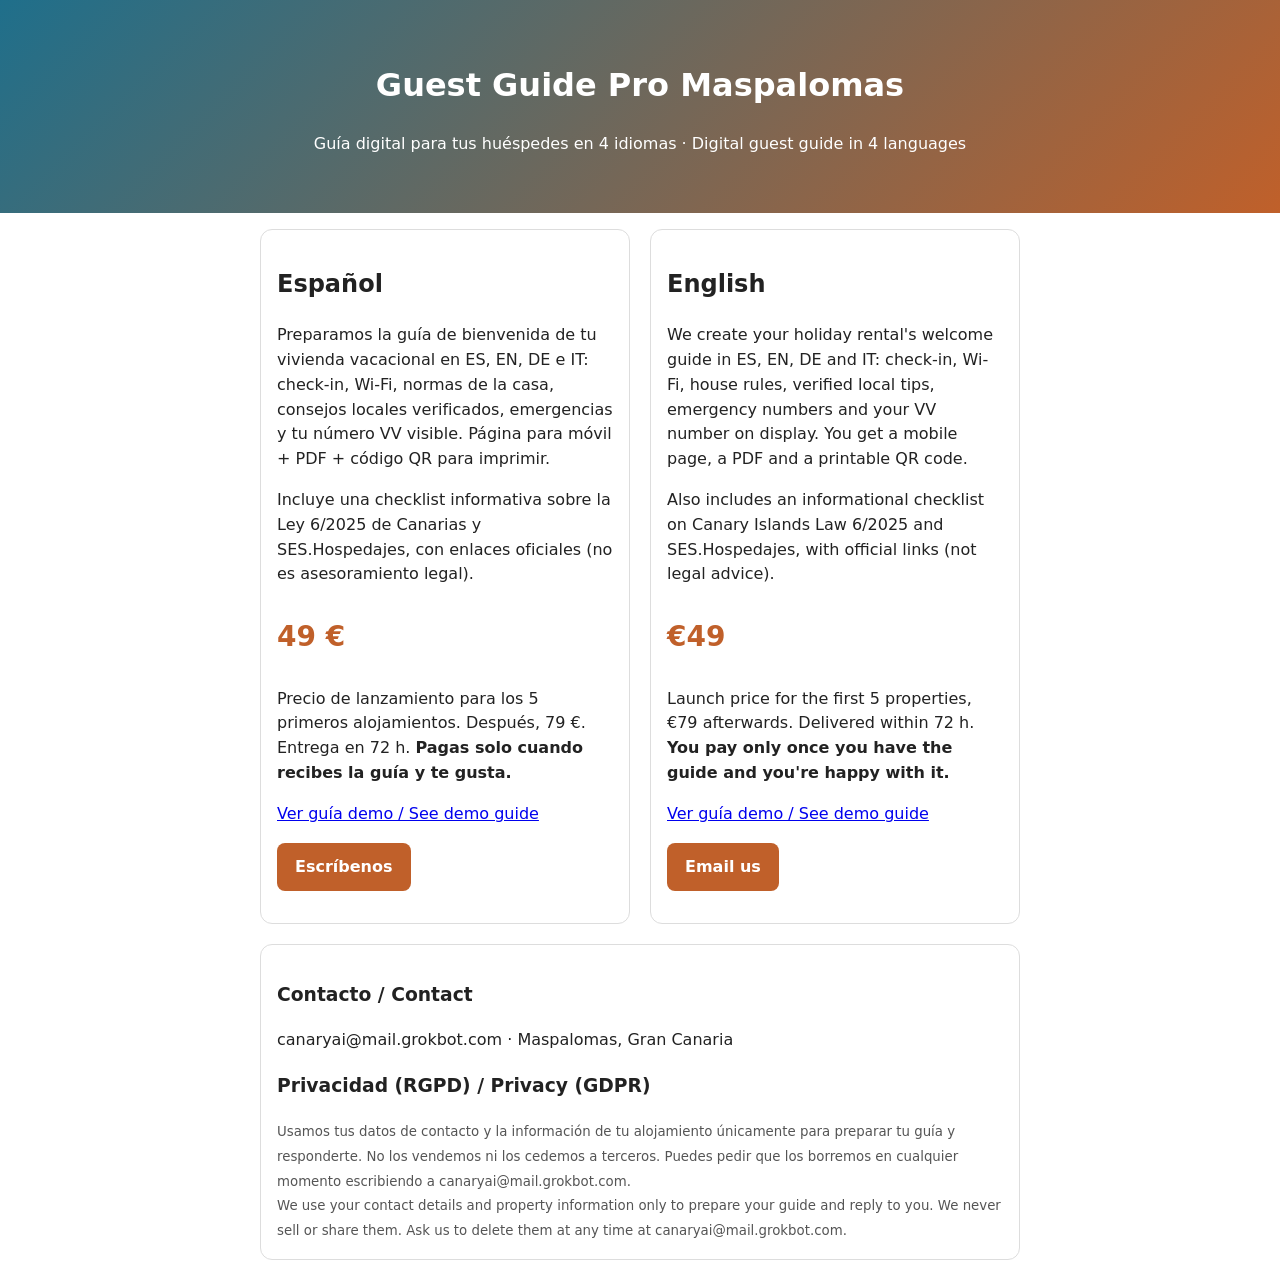
==== index.html @ fea22461 "Add files via upload" ====
<!doctype html><html lang="es"><head><meta charset="utf-8"><meta name="viewport" content="width=device-width,initial-scale=1"><title>Guest Guide Pro Maspalomas</title>
<style>body{font-family:system-ui,Arial,sans-serif;margin:0;color:#222;line-height:1.55;background:#fff}header{background:linear-gradient(135deg,#1f6f8b,#c0602a);color:#fff;padding:40px 20px;text-align:center}
main{max-width:760px;margin:auto;padding:16px}.cols{display:grid;grid-template-columns:1fr 1fr;gap:20px}@media(max-width:700px){.cols{grid-template-columns:1fr}}
.card{border:1px solid #ddd;border-radius:12px;padding:16px}.price{font-size:28px;font-weight:800;color:#c0602a}.cta{display:inline-block;background:#c0602a;color:#fff;padding:12px 18px;border-radius:8px;text-decoration:none;font-weight:700}small{color:#555}</style></head><body>
<header><h1>Guest Guide Pro Maspalomas</h1><p>Guía digital para tus huéspedes en 4 idiomas · Digital guest guide in 4 languages</p></header><main>
<div class="cols"><div class="card" lang="es"><h2>Español</h2>
<p>Preparamos la guía de bienvenida de tu vivienda vacacional en ES, EN, DE e IT: check-in, Wi-Fi, normas de la casa, consejos locales verificados, emergencias y tu número VV visible. Página para móvil + PDF + código QR para imprimir.</p>
<p>Incluye una checklist informativa sobre la Ley 6/2025 de Canarias y SES.Hospedajes, con enlaces oficiales (no es asesoramiento legal).</p>
<p class="price">49 €</p><p>Precio de lanzamiento para los 5 primeros alojamientos. Después, 79 €. Entrega en 72 h. <b>Pagas solo cuando recibes la guía y te gusta.</b></p>
<p><a href="https://sufyenkashh.github.io/guest-guide-maspalomas/demo/">Ver guía demo / See demo guide</a></p>
<p><a class="cta" href="mailto:canaryai@mail.grokbot.com?subject=Guest%20Guide%20Pro">Escríbenos</a></p></div>
<div class="card" lang="en"><h2>English</h2>
<p>We create your holiday rental's welcome guide in ES, EN, DE and IT: check-in, Wi-Fi, house rules, verified local tips, emergency numbers and your VV number on display. You get a mobile page, a PDF and a printable QR code.</p>
<p>Also includes an informational checklist on Canary Islands Law 6/2025 and SES.Hospedajes, with official links (not legal advice).</p>
<p class="price">€49</p><p>Launch price for the first 5 properties, €79 afterwards. Delivered within 72 h. <b>You pay only once you have the guide and you're happy with it.</b></p>
<p><a href="https://sufyenkashh.github.io/guest-guide-maspalomas/demo/">Ver guía demo / See demo guide</a></p>
<p><a class="cta" href="mailto:canaryai@mail.grokbot.com?subject=Guest%20Guide%20Pro">Email us</a></p></div></div>
<div class="card" style="margin-top:20px"><h3>Contacto / Contact</h3><p>canaryai@mail.grokbot.com · Maspalomas, Gran Canaria</p>
<h3>Privacidad (RGPD) / Privacy (GDPR)</h3><small>Usamos tus datos de contacto y la información de tu alojamiento únicamente para preparar tu guía y responderte. No los vendemos ni los cedemos a terceros. Puedes pedir que los borremos en cualquier momento escribiendo a canaryai@mail.grokbot.com.<br>We use your contact details and property information only to prepare your guide and reply to you. We never sell or share them. Ask us to delete them at any time at canaryai@mail.grokbot.com.</small></div>
</main></body></html>
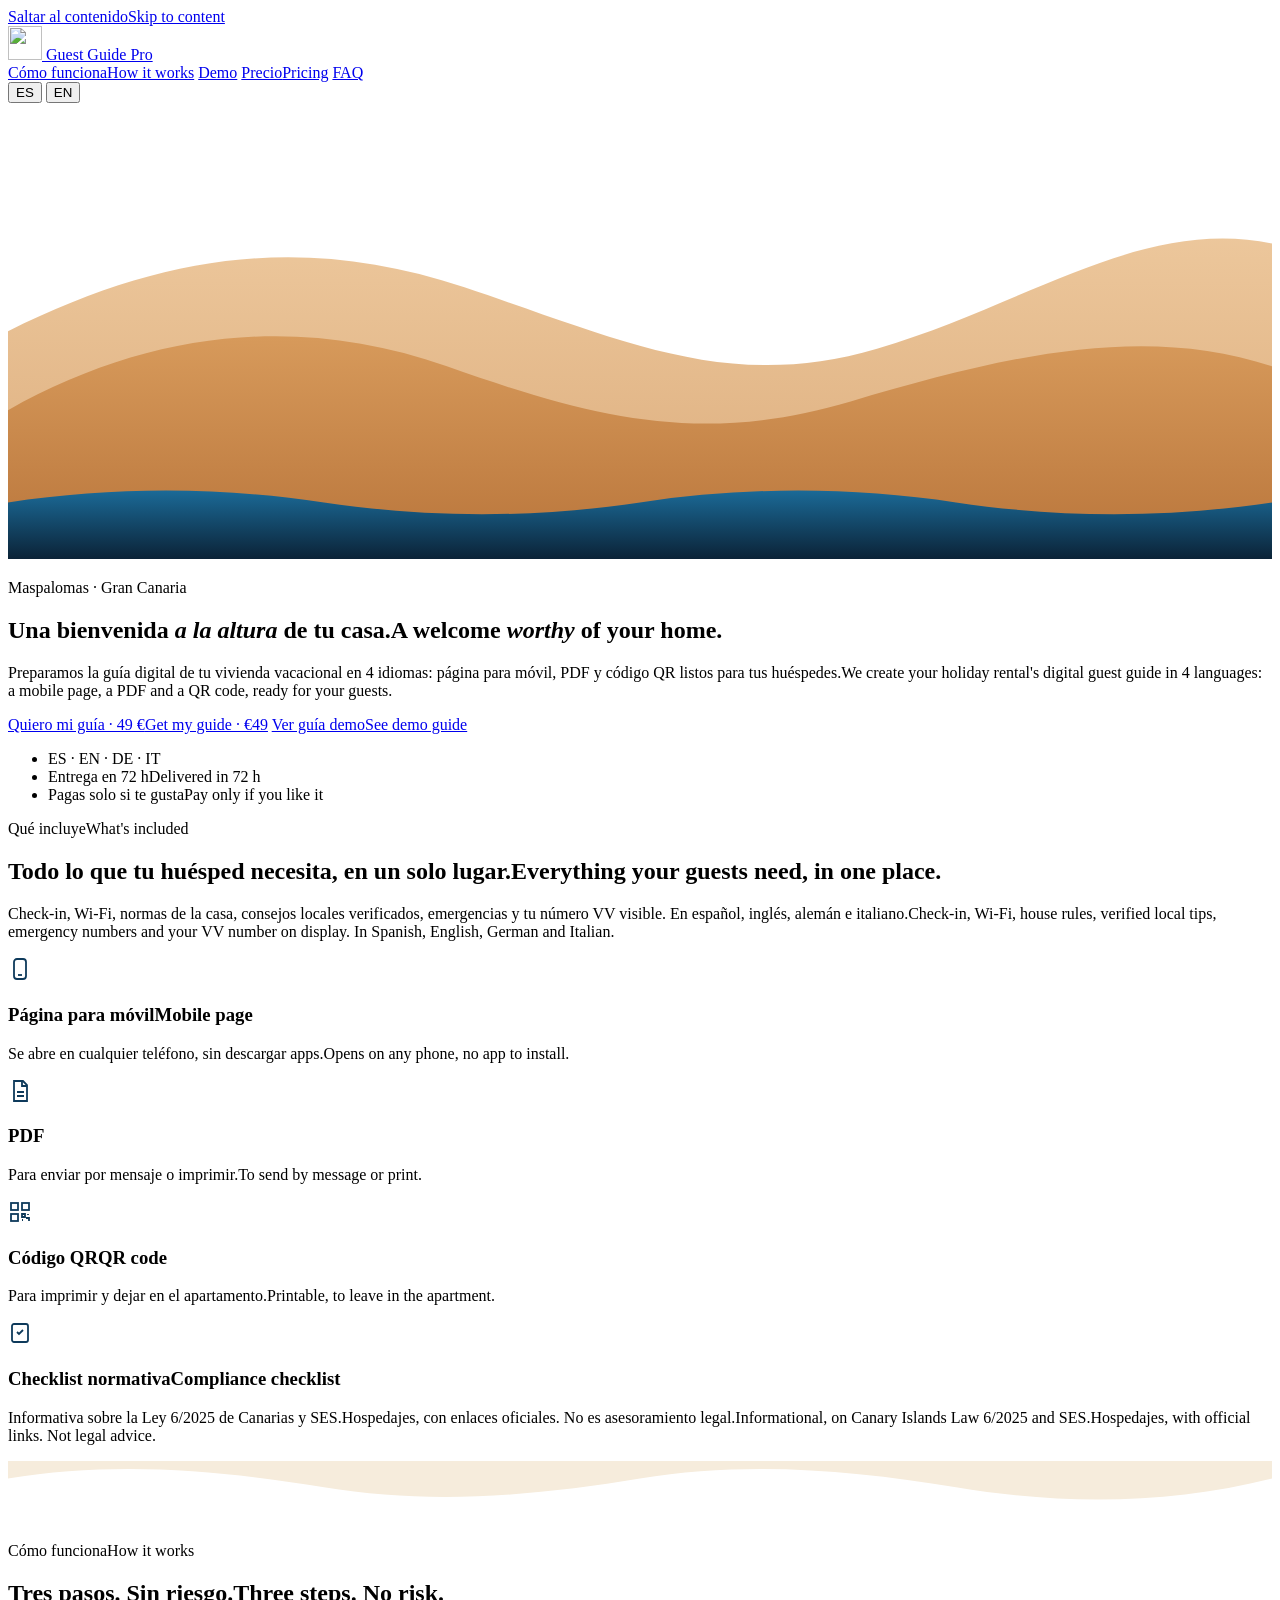
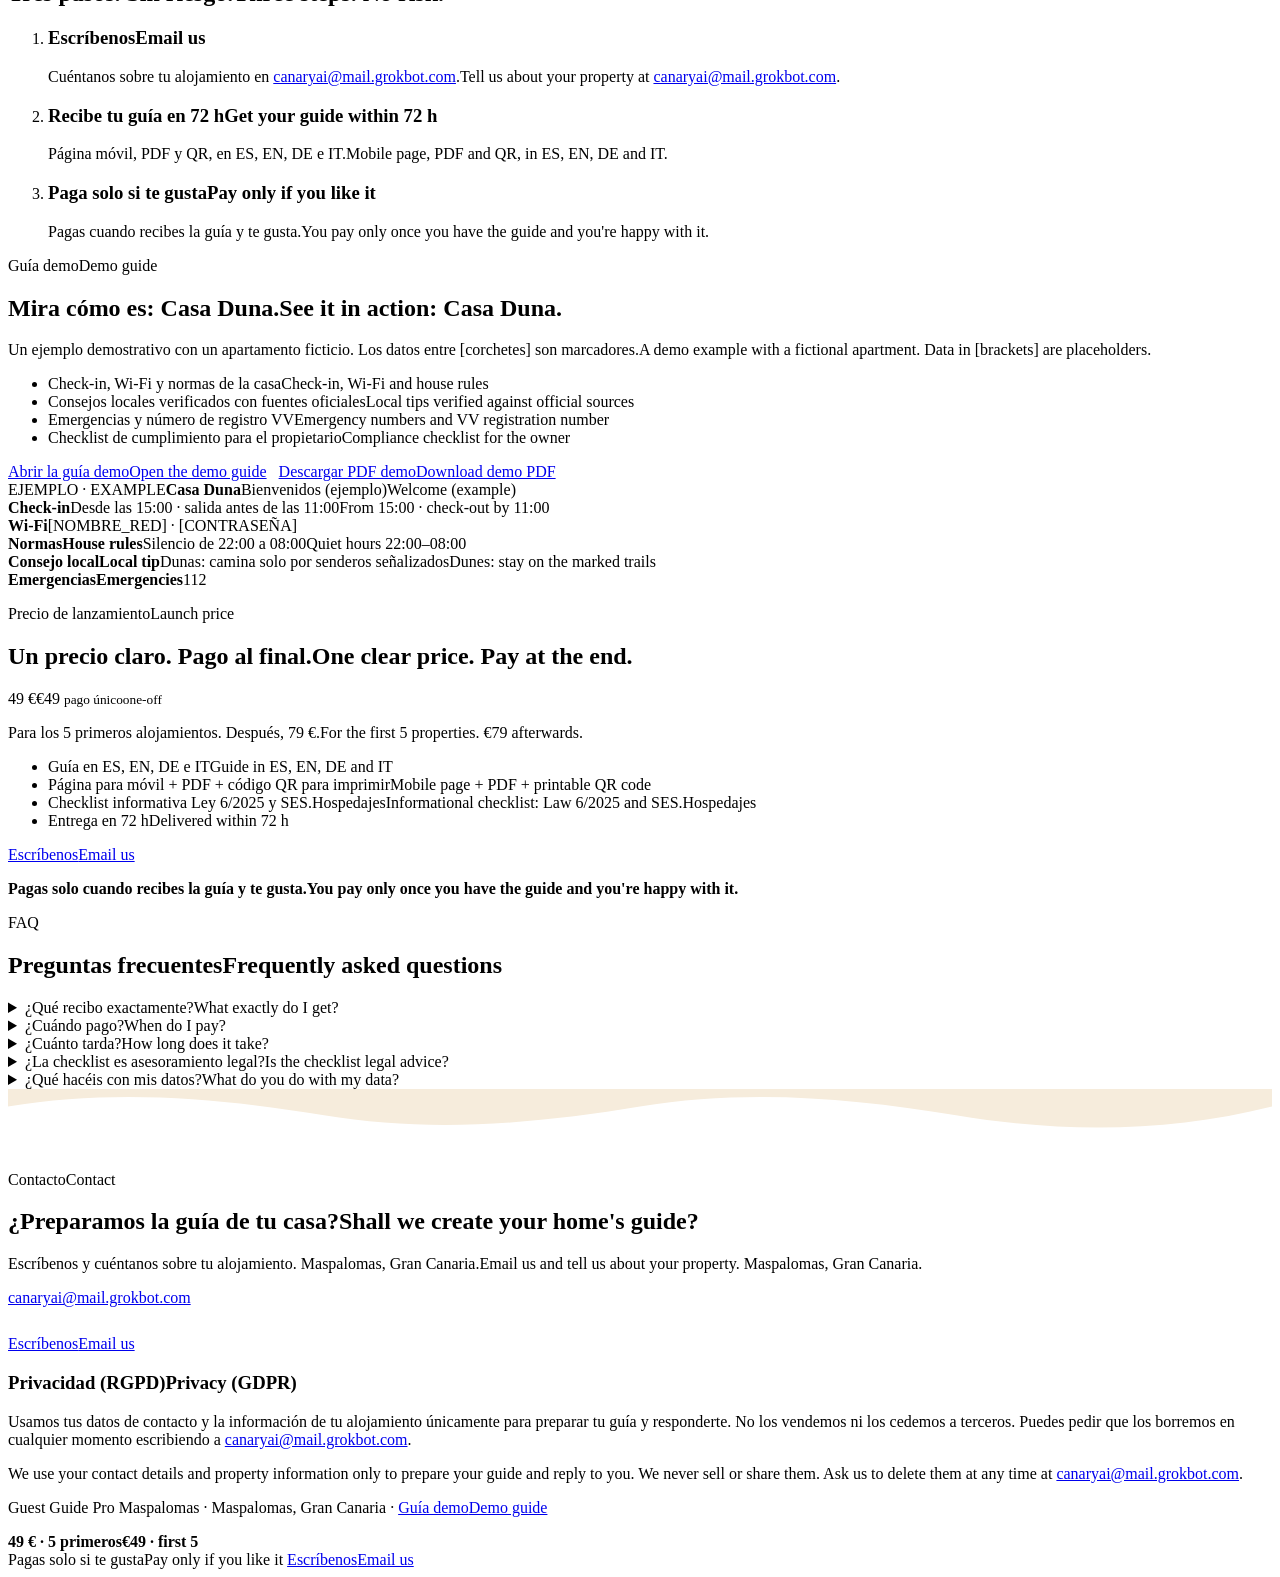
==== commit bbf8311c: "Add files via upload" ====
--- a/index.html
+++ b/index.html
@@ -1,20 +1,186 @@
-<!doctype html><html lang="es"><head><meta charset="utf-8"><meta name="viewport" content="width=device-width,initial-scale=1"><title>Guest Guide Pro Maspalomas</title>
-<style>body{font-family:system-ui,Arial,sans-serif;margin:0;color:#222;line-height:1.55;background:#fff}header{background:linear-gradient(135deg,#1f6f8b,#c0602a);color:#fff;padding:40px 20px;text-align:center}
-main{max-width:760px;margin:auto;padding:16px}.cols{display:grid;grid-template-columns:1fr 1fr;gap:20px}@media(max-width:700px){.cols{grid-template-columns:1fr}}
-.card{border:1px solid #ddd;border-radius:12px;padding:16px}.price{font-size:28px;font-weight:800;color:#c0602a}.cta{display:inline-block;background:#c0602a;color:#fff;padding:12px 18px;border-radius:8px;text-decoration:none;font-weight:700}small{color:#555}</style></head><body>
-<header><h1>Guest Guide Pro Maspalomas</h1><p>Guía digital para tus huéspedes en 4 idiomas · Digital guest guide in 4 languages</p></header><main>
-<div class="cols"><div class="card" lang="es"><h2>Español</h2>
-<p>Preparamos la guía de bienvenida de tu vivienda vacacional en ES, EN, DE e IT: check-in, Wi-Fi, normas de la casa, consejos locales verificados, emergencias y tu número VV visible. Página para móvil + PDF + código QR para imprimir.</p>
-<p>Incluye una checklist informativa sobre la Ley 6/2025 de Canarias y SES.Hospedajes, con enlaces oficiales (no es asesoramiento legal).</p>
-<p class="price">49 €</p><p>Precio de lanzamiento para los 5 primeros alojamientos. Después, 79 €. Entrega en 72 h. <b>Pagas solo cuando recibes la guía y te gusta.</b></p>
-<p><a href="https://sufyenkashh.github.io/guest-guide-maspalomas/demo/">Ver guía demo / See demo guide</a></p>
-<p><a class="cta" href="mailto:canaryai@mail.grokbot.com?subject=Guest%20Guide%20Pro">Escríbenos</a></p></div>
-<div class="card" lang="en"><h2>English</h2>
-<p>We create your holiday rental's welcome guide in ES, EN, DE and IT: check-in, Wi-Fi, house rules, verified local tips, emergency numbers and your VV number on display. You get a mobile page, a PDF and a printable QR code.</p>
-<p>Also includes an informational checklist on Canary Islands Law 6/2025 and SES.Hospedajes, with official links (not legal advice).</p>
-<p class="price">€49</p><p>Launch price for the first 5 properties, €79 afterwards. Delivered within 72 h. <b>You pay only once you have the guide and you're happy with it.</b></p>
-<p><a href="https://sufyenkashh.github.io/guest-guide-maspalomas/demo/">Ver guía demo / See demo guide</a></p>
-<p><a class="cta" href="mailto:canaryai@mail.grokbot.com?subject=Guest%20Guide%20Pro">Email us</a></p></div></div>
-<div class="card" style="margin-top:20px"><h3>Contacto / Contact</h3><p>canaryai@mail.grokbot.com · Maspalomas, Gran Canaria</p>
-<h3>Privacidad (RGPD) / Privacy (GDPR)</h3><small>Usamos tus datos de contacto y la información de tu alojamiento únicamente para preparar tu guía y responderte. No los vendemos ni los cedemos a terceros. Puedes pedir que los borremos en cualquier momento escribiendo a canaryai@mail.grokbot.com.<br>We use your contact details and property information only to prepare your guide and reply to you. We never sell or share them. Ask us to delete them at any time at canaryai@mail.grokbot.com.</small></div>
-</main></body></html>
+<!doctype html>
+<html lang="es" data-title-es="Guest Guide Pro Maspalomas · Guía digital para tus huéspedes" data-title-en="Guest Guide Pro Maspalomas · Digital guest guide">
+<head>
+<meta charset="utf-8">
+<meta name="viewport" content="width=device-width,initial-scale=1,viewport-fit=cover">
+<title>Guest Guide Pro Maspalomas · Guía digital para tus huéspedes</title>
+<meta name="description" content="Guía de bienvenida digital para viviendas vacacionales en Maspalomas, en ES, EN, DE e IT. Página móvil + PDF + QR. 49 € para los 5 primeros alojamientos, entrega en 72 h, pagas solo si te gusta.">
+<meta name="theme-color" content="#0b2236">
+<link rel="icon" href="assets/logo.svg" type="image/svg+xml">
+<link rel="preload" href="assets/fonts/fraunces.woff2" as="font" type="font/woff2" crossorigin>
+<link rel="stylesheet" href="assets/style.css">
+<meta property="og:title" content="Guest Guide Pro Maspalomas">
+<meta property="og:description" content="Guía digital para tus huéspedes en 4 idiomas · Digital guest guide in 4 languages">
+</head>
+<body>
+<a class="skip" href="#main"><span data-l="es">Saltar al contenido</span><span data-l="en">Skip to content</span></a>
+
+<header class="top">
+ <div class="wrap">
+  <a class="brand" href="#top" aria-label="Guest Guide Pro Maspalomas">
+   <img src="assets/logo.svg" width="34" height="34" alt=""> Guest Guide Pro
+  </a>
+  <nav aria-label="Principal / Main">
+   <a class="lnk" href="#como"><span data-l="es">Cómo funciona</span><span data-l="en">How it works</span></a>
+   <a class="lnk" href="#demo">Demo</a>
+   <a class="lnk" href="#precio"><span data-l="es">Precio</span><span data-l="en">Pricing</span></a>
+   <a class="lnk" href="#faq">FAQ</a>
+   <div class="langsw" role="group" aria-label="Idioma / Language">
+    <button type="button" data-setlang="es" aria-pressed="true" lang="es">ES</button>
+    <button type="button" data-setlang="en" aria-pressed="false" lang="en">EN</button>
+   </div>
+  </nav>
+ </div>
+</header>
+
+<main id="main">
+<section class="hero" id="top" aria-labelledby="h-hero">
+ <div class="sunorb" aria-hidden="true"></div>
+ <svg class="dunes" viewBox="0 0 1440 520" preserveAspectRatio="none" aria-hidden="true" focusable="false">
+  <defs>
+   <linearGradient id="g1" x1="0" y1="0" x2="0" y2="1"><stop offset="0" stop-color="#e6b47a"/><stop offset="1" stop-color="#cf8f4e"/></linearGradient>
+   <linearGradient id="g2" x1="0" y1="0" x2="0" y2="1"><stop offset="0" stop-color="#d79a5b"/><stop offset="1" stop-color="#b8743a"/></linearGradient>
+   <linearGradient id="g3" x1="0" y1="0" x2="0" y2="1"><stop offset="0" stop-color="#1b6a97"/><stop offset="1" stop-color="#0b2236"/></linearGradient>
+  </defs>
+  <path class="d1" fill="url(#g1)" opacity=".75" d="M0 260C180 170 340 150 520 210s300 120 470 70 300-150 450-120v360H0z"/>
+  <path class="d2" fill="url(#g2)" d="M0 350c160-90 330-110 500-50s290 90 460 40 330-90 480-40v220H0z"/>
+  <path fill="url(#g3)" d="M0 455c120-18 240-18 360 0s240 18 360 0 240-18 360 0 240 18 360 0v65H0z"/>
+ </svg>
+ <div class="wrap">
+  <p class="eyebrow rise">Maspalomas · Gran Canaria</p>
+  <h1 id="h-hero" class="rise b"><span data-l="es">Una bienvenida <em>a la altura</em> de tu casa.</span><span data-l="en">A welcome <em>worthy</em> of your home.</span></h1>
+  <p class="lead rise c"><span data-l="es">Preparamos la guía digital de tu vivienda vacacional en 4 idiomas: página para móvil, PDF y código QR listos para tus huéspedes.</span><span data-l="en">We create your holiday rental's digital guest guide in 4 languages: a mobile page, a PDF and a QR code, ready for your guests.</span></p>
+  <div class="ctas rise e">
+   <a class="btn btn-sun" href="mailto:canaryai@mail.grokbot.com?subject=Guest%20Guide%20Pro"><span data-l="es">Quiero mi guía · 49 €</span><span data-l="en">Get my guide · €49</span></a>
+   <a class="btn btn-ghost" href="demo/"><span data-l="es">Ver guía demo</span><span data-l="en">See demo guide</span></a>
+  </div>
+  <ul class="chips rise e">
+   <li>ES · EN · DE · IT</li>
+   <li><span data-l="es">Entrega en 72 h</span><span data-l="en">Delivered in 72 h</span></li>
+   <li><span data-l="es">Pagas solo si te gusta</span><span data-l="en">Pay only if you like it</span></li>
+  </ul>
+ </div>
+</section>
+
+<section class="blk" id="incluye" aria-labelledby="h-inc">
+ <div class="wrap">
+  <p class="eyebrow rv"><span data-l="es">Qué incluye</span><span data-l="en">What's included</span></p>
+  <h2 id="h-inc" class="rv"><span data-l="es">Todo lo que tu huésped necesita, en un solo lugar.</span><span data-l="en">Everything your guests need, in one place.</span></h2>
+  <p class="intro rv"><span data-l="es">Check-in, Wi-Fi, normas de la casa, consejos locales verificados, emergencias y tu número VV visible. En español, inglés, alemán e italiano.</span><span data-l="en">Check-in, Wi-Fi, house rules, verified local tips, emergency numbers and your VV number on display. In Spanish, English, German and Italian.</span></p>
+  <div class="grid g4">
+   <article class="card rv"><div class="ico" aria-hidden="true"><svg width="24" height="24" viewBox="0 0 24 24" fill="none" stroke="#0e3a5b" stroke-width="1.8"><rect x="6" y="2" width="12" height="20" rx="3"/><path d="M10 18h4"/></svg></div><h3><span data-l="es">Página para móvil</span><span data-l="en">Mobile page</span></h3><p><span data-l="es">Se abre en cualquier teléfono, sin descargar apps.</span><span data-l="en">Opens on any phone, no app to install.</span></p></article>
+   <article class="card rv d1"><div class="ico" aria-hidden="true"><svg width="24" height="24" viewBox="0 0 24 24" fill="none" stroke="#0e3a5b" stroke-width="1.8"><path d="M6 2h9l4 4v16H6z"/><path d="M14 2v5h5M9 13h7M9 17h7"/></svg></div><h3>PDF</h3><p><span data-l="es">Para enviar por mensaje o imprimir.</span><span data-l="en">To send by message or print.</span></p></article>
+   <article class="card rv d2"><div class="ico" aria-hidden="true"><svg width="24" height="24" viewBox="0 0 24 24" fill="none" stroke="#0e3a5b" stroke-width="1.8"><rect x="3" y="3" width="7" height="7"/><rect x="14" y="3" width="7" height="7"/><rect x="3" y="14" width="7" height="7"/><path d="M14 14h3v3h-3zM20 14v1M14 20h1M18 18h3v3"/></svg></div><h3><span data-l="es">Código QR</span><span data-l="en">QR code</span></h3><p><span data-l="es">Para imprimir y dejar en el apartamento.</span><span data-l="en">Printable, to leave in the apartment.</span></p></article>
+   <article class="card rv d3"><div class="ico" aria-hidden="true"><svg width="24" height="24" viewBox="0 0 24 24" fill="none" stroke="#0e3a5b" stroke-width="1.8"><path d="M9 11l2 2 4-4"/><rect x="4" y="3" width="16" height="18" rx="2"/></svg></div><h3><span data-l="es">Checklist normativa</span><span data-l="en">Compliance checklist</span></h3><p><span data-l="es">Informativa sobre la Ley 6/2025 de Canarias y SES.Hospedajes, con enlaces oficiales. No es asesoramiento legal.</span><span data-l="en">Informational, on Canary Islands Law 6/2025 and SES.Hospedajes, with official links. Not legal advice.</span></p></article>
+  </div>
+ </div>
+</section>
+
+<section class="blk ocean" id="como" aria-labelledby="h-como">
+ <svg class="waves" viewBox="0 0 1440 70" preserveAspectRatio="none" aria-hidden="true" focusable="false"><path fill="#f6ecdc" d="M0 0h1440v20c-120 30-240 30-360 10S840 0 720 20 480 50 360 30 120 0 0 20z"/></svg>
+ <div class="wrap">
+  <p class="eyebrow rv"><span data-l="es">Cómo funciona</span><span data-l="en">How it works</span></p>
+  <h2 id="h-como" class="rv"><span data-l="es">Tres pasos. Sin riesgo.</span><span data-l="en">Three steps. No risk.</span></h2>
+  <ol class="steps">
+   <li class="rv"><h3><span data-l="es">Escríbenos</span><span data-l="en">Email us</span></h3><p><span data-l="es">Cuéntanos sobre tu alojamiento en <a href="mailto:canaryai@mail.grokbot.com?subject=Guest%20Guide%20Pro">canaryai@mail.grokbot.com</a>.</span><span data-l="en">Tell us about your property at <a href="mailto:canaryai@mail.grokbot.com?subject=Guest%20Guide%20Pro">canaryai@mail.grokbot.com</a>.</span></p></li>
+   <li class="rv d1"><h3><span data-l="es">Recibe tu guía en 72 h</span><span data-l="en">Get your guide within 72 h</span></h3><p><span data-l="es">Página móvil, PDF y QR, en ES, EN, DE e IT.</span><span data-l="en">Mobile page, PDF and QR, in ES, EN, DE and IT.</span></p></li>
+   <li class="rv d2"><h3><span data-l="es">Paga solo si te gusta</span><span data-l="en">Pay only if you like it</span></h3><p><span data-l="es">Pagas cuando recibes la guía y te gusta.</span><span data-l="en">You pay only once you have the guide and you're happy with it.</span></p></li>
+  </ol>
+ </div>
+</section>
+
+<section class="blk" id="demo" aria-labelledby="h-demo">
+ <div class="wrap demo">
+  <div>
+   <p class="eyebrow rv"><span data-l="es">Guía demo</span><span data-l="en">Demo guide</span></p>
+   <h2 id="h-demo" class="rv"><span data-l="es">Mira cómo es: Casa Duna.</span><span data-l="en">See it in action: Casa Duna.</span></h2>
+   <p class="intro rv"><span data-l="es">Un ejemplo demostrativo con un apartamento ficticio. Los datos entre [corchetes] son marcadores.</span><span data-l="en">A demo example with a fictional apartment. Data in [brackets] are placeholders.</span></p>
+   <ul class="ticks rv">
+    <li><span data-l="es">Check-in, Wi-Fi y normas de la casa</span><span data-l="en">Check-in, Wi-Fi and house rules</span></li>
+    <li><span data-l="es">Consejos locales verificados con fuentes oficiales</span><span data-l="en">Local tips verified against official sources</span></li>
+    <li><span data-l="es">Emergencias y número de registro VV</span><span data-l="en">Emergency numbers and VV registration number</span></li>
+    <li><span data-l="es">Checklist de cumplimiento para el propietario</span><span data-l="en">Compliance checklist for the owner</span></li>
+   </ul>
+   <div class="ctas rv" style="display:flex;flex-wrap:wrap;gap:12px">
+    <a class="btn btn-sun" href="demo/"><span data-l="es">Abrir la guía demo</span><span data-l="en">Open the demo guide</span></a>
+    <a class="btn btn-ghost" href="demo/guia_demo_casa_duna.pdf"><span data-l="es">Descargar PDF demo</span><span data-l="en">Download demo PDF</span></a>
+   </div>
+  </div>
+  <div class="phone rv d2" role="img" aria-label="Vista previa de la guía demo Casa Duna en un móvil / Preview of the Casa Duna demo guide on a phone">
+   <div class="screen" aria-hidden="true">
+    <div class="sh"><span class="tag">EJEMPLO · EXAMPLE</span><b>Casa Duna</b><span data-l="es">Bienvenidos (ejemplo)</span><span data-l="en">Welcome (example)</span></div>
+    <div class="row"><strong>Check-in</strong><span data-l="es">Desde las 15:00 · salida antes de las 11:00</span><span data-l="en">From 15:00 · check-out by 11:00</span></div>
+    <div class="row"><strong>Wi-Fi</strong>[NOMBRE_RED] · [CONTRASEÑA]</div>
+    <div class="row"><strong><span data-l="es">Normas</span><span data-l="en">House rules</span></strong><span data-l="es">Silencio de 22:00 a 08:00</span><span data-l="en">Quiet hours 22:00–08:00</span></div>
+    <div class="row"><strong><span data-l="es">Consejo local</span><span data-l="en">Local tip</span></strong><span data-l="es">Dunas: camina solo por senderos señalizados</span><span data-l="en">Dunes: stay on the marked trails</span></div>
+    <div class="row"><strong><span data-l="es">Emergencias</span><span data-l="en">Emergencies</span></strong>112</div>
+   </div>
+  </div>
+ </div>
+</section>
+
+<section class="blk" id="precio" aria-labelledby="h-precio" style="padding-top:0">
+ <div class="wrap">
+  <div class="price-card rv">
+   <div>
+    <p class="eyebrow"><span data-l="es">Precio de lanzamiento</span><span data-l="en">Launch price</span></p>
+    <h2 id="h-precio"><span data-l="es">Un precio claro. Pago al final.</span><span data-l="en">One clear price. Pay at the end.</span></h2>
+    <p class="amount"><span data-l="es">49 €</span><span data-l="en">€49</span> <small><span data-l="es">pago único</span><span data-l="en">one-off</span></small></p>
+    <p class="later"><span data-l="es">Para los 5 primeros alojamientos. Después, 79 €.</span><span data-l="en">For the first 5 properties. €79 afterwards.</span></p>
+   </div>
+   <div>
+    <ul class="ticks">
+     <li><span data-l="es">Guía en ES, EN, DE e IT</span><span data-l="en">Guide in ES, EN, DE and IT</span></li>
+     <li><span data-l="es">Página para móvil + PDF + código QR para imprimir</span><span data-l="en">Mobile page + PDF + printable QR code</span></li>
+     <li><span data-l="es">Checklist informativa Ley 6/2025 y SES.Hospedajes</span><span data-l="en">Informational checklist: Law 6/2025 and SES.Hospedajes</span></li>
+     <li><span data-l="es">Entrega en 72 h</span><span data-l="en">Delivered within 72 h</span></li>
+    </ul>
+    <a class="btn btn-sun" href="mailto:canaryai@mail.grokbot.com?subject=Guest%20Guide%20Pro"><span data-l="es">Escríbenos</span><span data-l="en">Email us</span></a>
+    <p class="guarantee"><strong><span data-l="es">Pagas solo cuando recibes la guía y te gusta.</span><span data-l="en">You pay only once you have the guide and you're happy with it.</span></strong></p>
+   </div>
+  </div>
+ </div>
+</section>
+
+<section class="blk" id="faq" aria-labelledby="h-faq" style="padding-top:0">
+ <div class="wrap">
+  <p class="eyebrow rv">FAQ</p>
+  <h2 id="h-faq" class="rv"><span data-l="es">Preguntas frecuentes</span><span data-l="en">Frequently asked questions</span></h2>
+  <div class="faq">
+   <details class="rv"><summary><span data-l="es">¿Qué recibo exactamente?</span><span data-l="en">What exactly do I get?</span></summary><p><span data-l="es">La guía de bienvenida de tu vivienda vacacional en ES, EN, DE e IT, como página para móvil, PDF y código QR para imprimir.</span><span data-l="en">Your holiday rental's welcome guide in ES, EN, DE and IT, as a mobile page, a PDF and a printable QR code.</span></p></details>
+   <details class="rv"><summary><span data-l="es">¿Cuándo pago?</span><span data-l="en">When do I pay?</span></summary><p><span data-l="es">Solo cuando recibes la guía y te gusta. 49 € para los 5 primeros alojamientos; después, 79 €.</span><span data-l="en">Only once you have the guide and you're happy with it. €49 for the first 5 properties; €79 afterwards.</span></p></details>
+   <details class="rv"><summary><span data-l="es">¿Cuánto tarda?</span><span data-l="en">How long does it take?</span></summary><p><span data-l="es">Entrega en 72 h.</span><span data-l="en">Delivered within 72 h.</span></p></details>
+   <details class="rv"><summary><span data-l="es">¿La checklist es asesoramiento legal?</span><span data-l="en">Is the checklist legal advice?</span></summary><p><span data-l="es">No. Es una checklist informativa sobre la Ley 6/2025 de Canarias y SES.Hospedajes, con enlaces oficiales. No es asesoramiento legal.</span><span data-l="en">No. It is an informational checklist on Canary Islands Law 6/2025 and SES.Hospedajes, with official links. It is not legal advice.</span></p></details>
+   <details class="rv"><summary><span data-l="es">¿Qué hacéis con mis datos?</span><span data-l="en">What do you do with my data?</span></summary><p><span data-l="es">Los usamos únicamente para preparar tu guía y responderte. No los vendemos ni los cedemos. Puedes pedir que los borremos en cualquier momento.</span><span data-l="en">We use them only to prepare your guide and reply to you. We never sell or share them. You can ask us to delete them at any time.</span></p></details>
+  </div>
+ </div>
+</section>
+
+<section class="blk ocean final" id="contacto" aria-labelledby="h-final">
+ <svg class="waves" viewBox="0 0 1440 70" preserveAspectRatio="none" aria-hidden="true" focusable="false"><path fill="#f6ecdc" d="M0 0h1440v20c-120 30-240 30-360 10S840 0 720 20 480 50 360 30 120 0 0 20z"/></svg>
+ <div class="wrap">
+  <p class="eyebrow rv"><span data-l="es">Contacto</span><span data-l="en">Contact</span></p>
+  <h2 id="h-final" class="rv"><span data-l="es">¿Preparamos la guía de tu casa?</span><span data-l="en">Shall we create your home's guide?</span></h2>
+  <p class="intro rv"><span data-l="es">Escríbenos y cuéntanos sobre tu alojamiento. Maspalomas, Gran Canaria.</span><span data-l="en">Email us and tell us about your property. Maspalomas, Gran Canaria.</span></p>
+  <p class="rv"><a class="mail" href="mailto:canaryai@mail.grokbot.com?subject=Guest%20Guide%20Pro">canaryai@mail.grokbot.com</a></p>
+  <p class="rv" style="margin-top:28px"><a class="btn btn-sun" href="mailto:canaryai@mail.grokbot.com?subject=Guest%20Guide%20Pro"><span data-l="es">Escríbenos</span><span data-l="en">Email us</span></a></p>
+ </div>
+</section>
+</main>
+
+<footer>
+ <div class="wrap">
+  <h3><span data-l="es">Privacidad (RGPD)</span><span data-l="en">Privacy (GDPR)</span></h3>
+  <p data-l="es" lang="es">Usamos tus datos de contacto y la información de tu alojamiento únicamente para preparar tu guía y responderte. No los vendemos ni los cedemos a terceros. Puedes pedir que los borremos en cualquier momento escribiendo a <a href="mailto:canaryai@mail.grokbot.com">canaryai@mail.grokbot.com</a>.</p>
+  <p data-l="en" lang="en">We use your contact details and property information only to prepare your guide and reply to you. We never sell or share them. Ask us to delete them at any time at <a href="mailto:canaryai@mail.grokbot.com">canaryai@mail.grokbot.com</a>.</p>
+  <p>Guest Guide Pro Maspalomas · Maspalomas, Gran Canaria · <a href="demo/"><span data-l="es">Guía demo</span><span data-l="en">Demo guide</span></a></p>
+ </div>
+</footer>
+
+<div class="sticky" aria-hidden="false">
+ <span><b><span data-l="es">49 € · 5 primeros</span><span data-l="en">€49 · first 5</span></b><br><span data-l="es">Pagas solo si te gusta</span><span data-l="en">Pay only if you like it</span></span>
+ <a class="btn btn-sun btn-sm" href="mailto:canaryai@mail.grokbot.com?subject=Guest%20Guide%20Pro"><span data-l="es">Escríbenos</span><span data-l="en">Email us</span></a>
+</div>
+<script src="assets/main.js" defer></script>
+</body>
+</html>
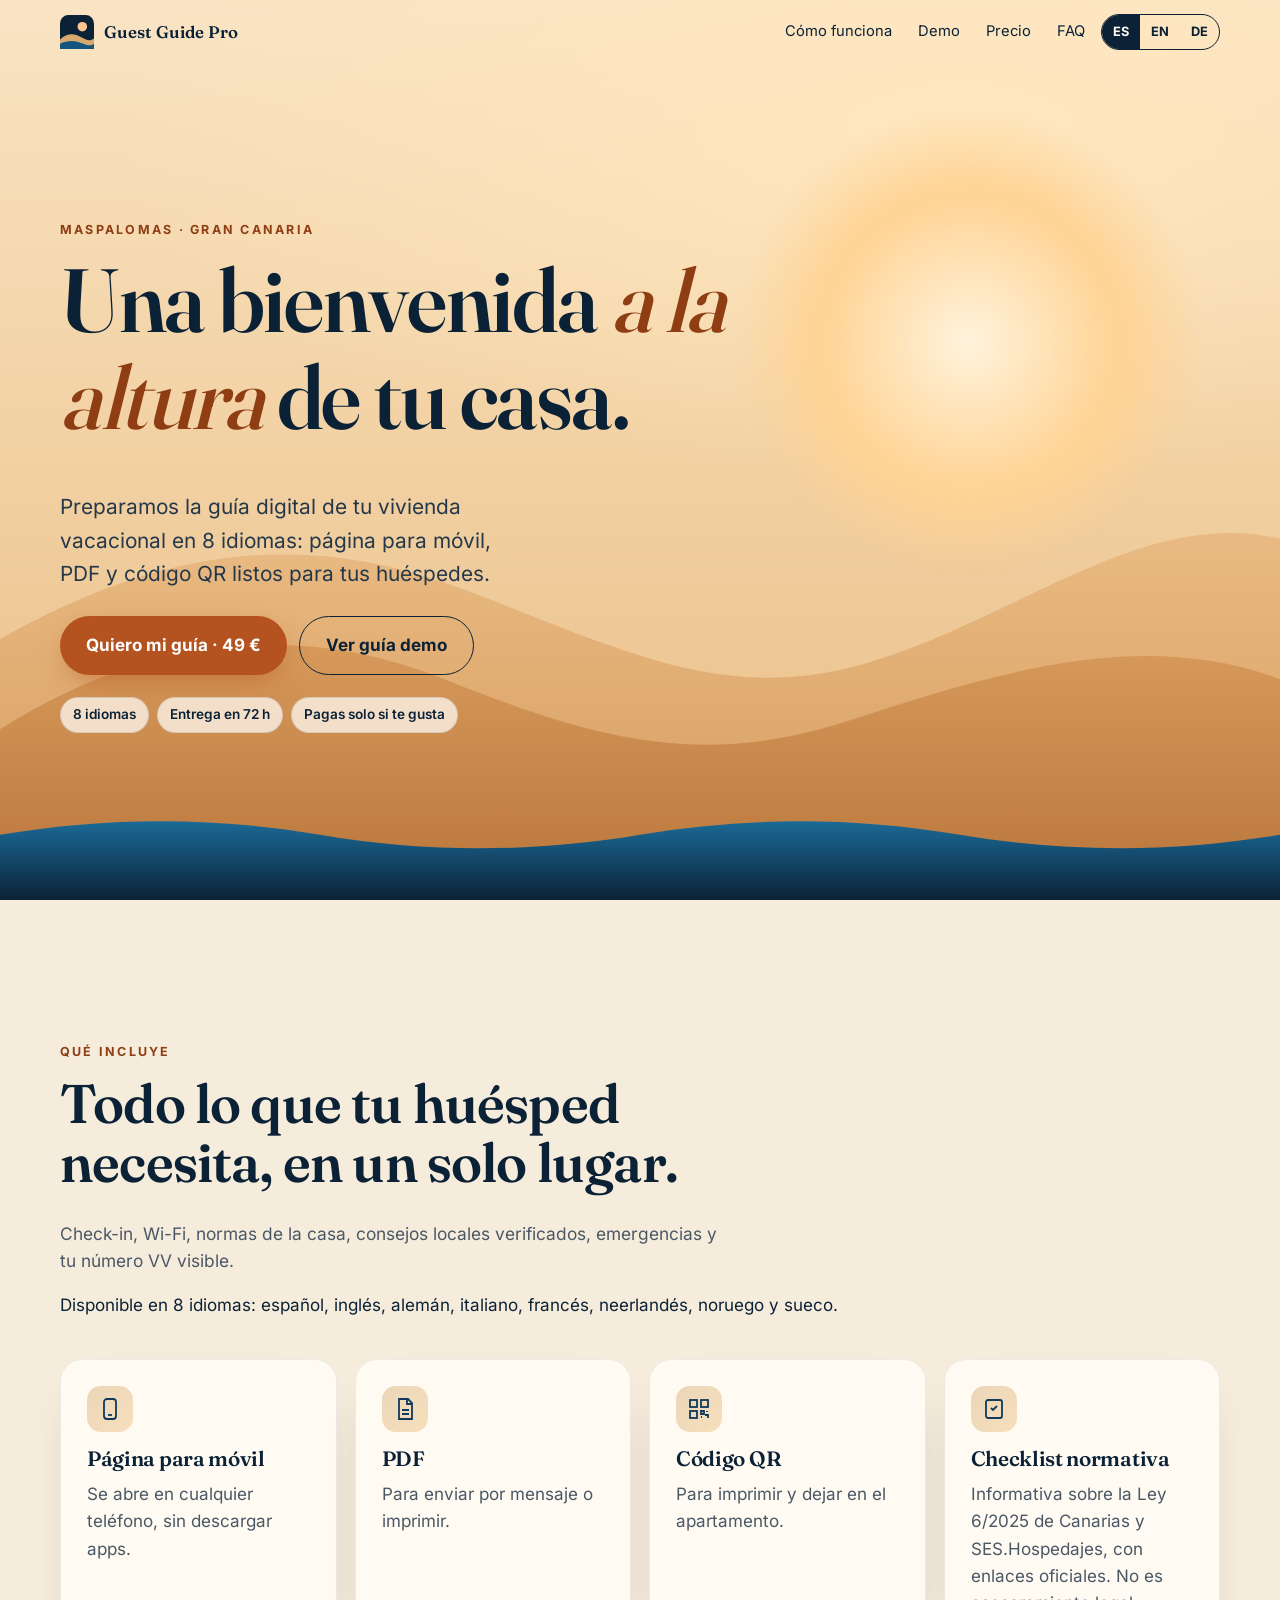
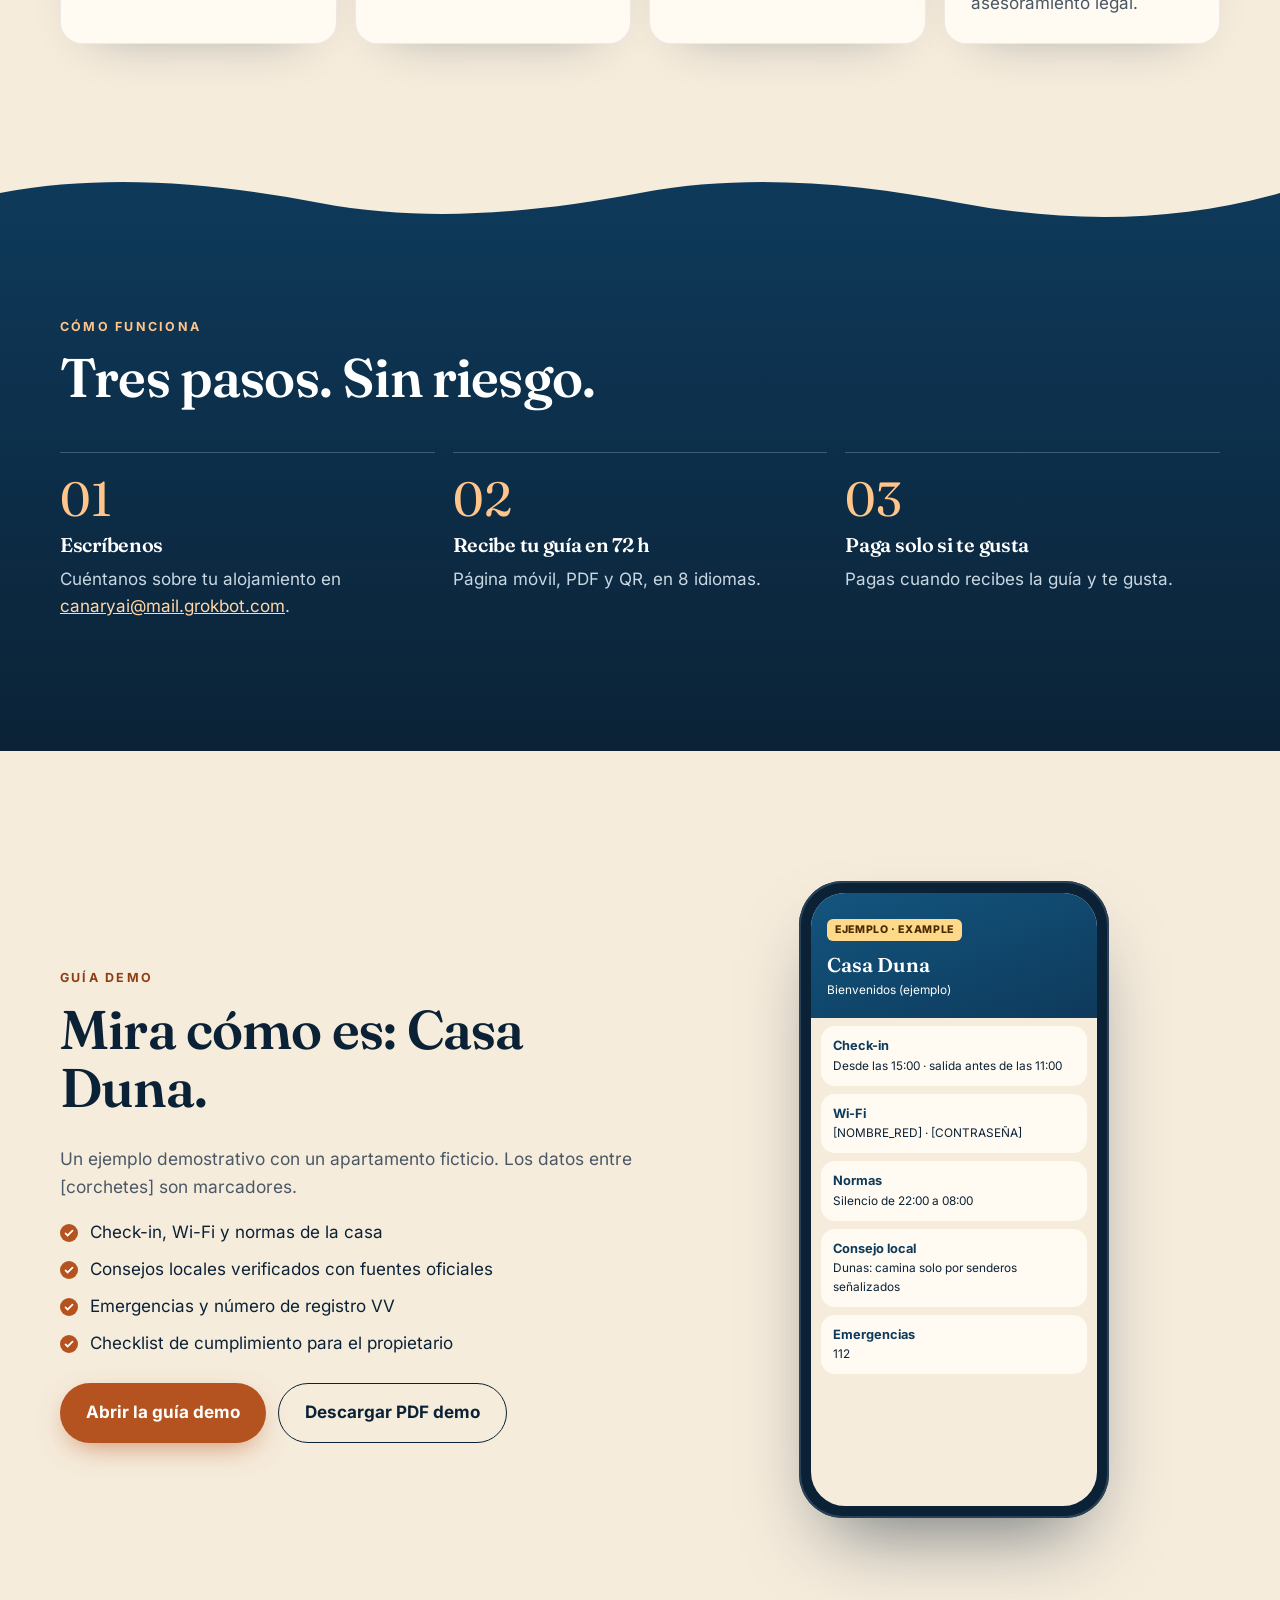
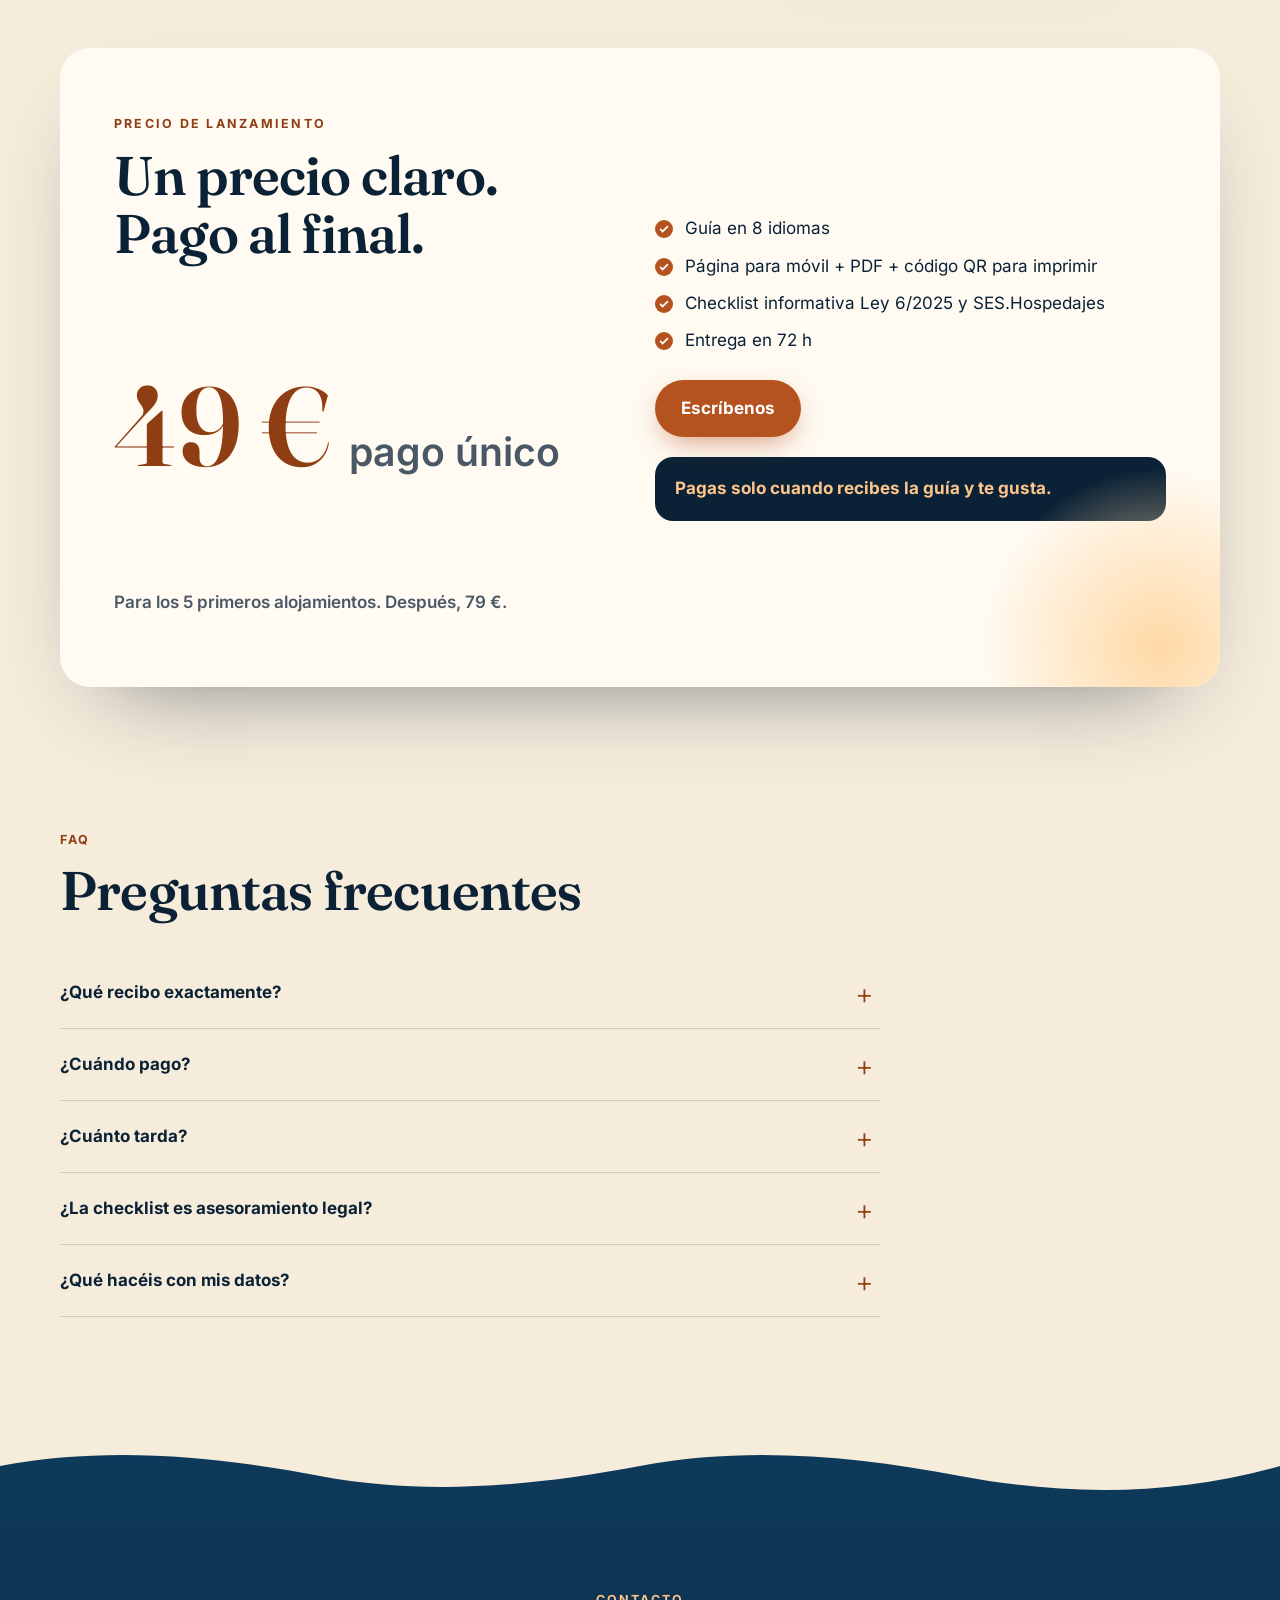
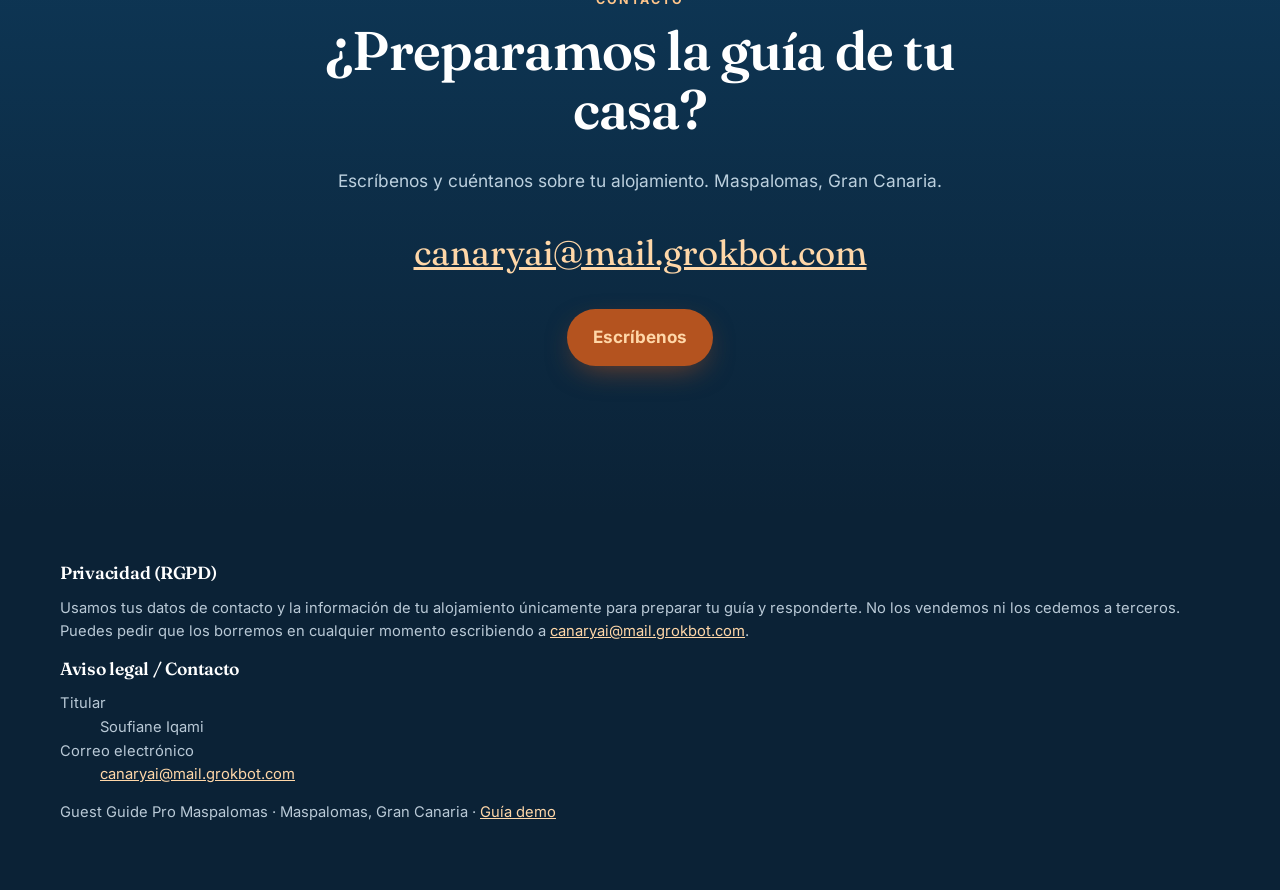
==== commit 999fc30e: "Update index.html (current version)" ====
--- a/index.html
+++ b/index.html
@@ -1,19 +1,19 @@
 <!doctype html>
-<html lang="es" data-title-es="Guest Guide Pro Maspalomas · Guía digital para tus huéspedes" data-title-en="Guest Guide Pro Maspalomas · Digital guest guide">
+<html lang="es" data-title-es="Guest Guide Pro Maspalomas · Guía digital para tus huéspedes" data-title-de="Guest Guide Pro Maspalomas · Digitaler Gästeguide" data-title-en="Guest Guide Pro Maspalomas · Digital guest guide">
 <head>
 <meta charset="utf-8">
 <meta name="viewport" content="width=device-width,initial-scale=1,viewport-fit=cover">
 <title>Guest Guide Pro Maspalomas · Guía digital para tus huéspedes</title>
-<meta name="description" content="Guía de bienvenida digital para viviendas vacacionales en Maspalomas, en ES, EN, DE e IT. Página móvil + PDF + QR. 49 € para los 5 primeros alojamientos, entrega en 72 h, pagas solo si te gusta.">
+<meta name="description" content="Guía de bienvenida digital para viviendas vacacionales en Maspalomas, en 8 idiomas. Página móvil + PDF + QR. 49 € para los 5 primeros alojamientos, entrega en 72 h, pagas solo si te gusta.">
 <meta name="theme-color" content="#0b2236">
 <link rel="icon" href="assets/logo.svg" type="image/svg+xml">
 <link rel="preload" href="assets/fonts/fraunces.woff2" as="font" type="font/woff2" crossorigin>
 <link rel="stylesheet" href="assets/style.css">
 <meta property="og:title" content="Guest Guide Pro Maspalomas">
-<meta property="og:description" content="Guía digital para tus huéspedes en 4 idiomas · Digital guest guide in 4 languages">
+<meta property="og:description" content="Guía digital para tus huéspedes en 8 idiomas · Digital guest guide in 8 languages">
 </head>
 <body>
-<a class="skip" href="#main"><span data-l="es">Saltar al contenido</span><span data-l="en">Skip to content</span></a>
+<a class="skip" href="#main"><span data-l="es">Saltar al contenido</span><span data-l="en">Skip to content</span><span data-l="de">Zum Inhalt springen</span></a>
 
 <header class="top">
  <div class="wrap">
@@ -21,13 +21,14 @@
    <img src="assets/logo.svg" width="34" height="34" alt=""> Guest Guide Pro
   </a>
   <nav aria-label="Principal / Main">
-   <a class="lnk" href="#como"><span data-l="es">Cómo funciona</span><span data-l="en">How it works</span></a>
+   <a class="lnk" href="#como"><span data-l="es">Cómo funciona</span><span data-l="en">How it works</span><span data-l="de">So funktioniert’s</span></a>
    <a class="lnk" href="#demo">Demo</a>
-   <a class="lnk" href="#precio"><span data-l="es">Precio</span><span data-l="en">Pricing</span></a>
+   <a class="lnk" href="#precio"><span data-l="es">Precio</span><span data-l="en">Pricing</span><span data-l="de">Preis</span></a>
    <a class="lnk" href="#faq">FAQ</a>
-   <div class="langsw" role="group" aria-label="Idioma / Language">
+   <div class="langsw" role="group" aria-label="Idioma / Language / Sprache">
     <button type="button" data-setlang="es" aria-pressed="true" lang="es">ES</button>
     <button type="button" data-setlang="en" aria-pressed="false" lang="en">EN</button>
+    <button type="button" data-setlang="de" aria-pressed="false" lang="de">DE</button>
    </div>
   </nav>
  </div>
@@ -48,30 +49,31 @@
  </svg>
  <div class="wrap">
   <p class="eyebrow rise">Maspalomas · Gran Canaria</p>
-  <h1 id="h-hero" class="rise b"><span data-l="es">Una bienvenida <em>a la altura</em> de tu casa.</span><span data-l="en">A welcome <em>worthy</em> of your home.</span></h1>
-  <p class="lead rise c"><span data-l="es">Preparamos la guía digital de tu vivienda vacacional en 4 idiomas: página para móvil, PDF y código QR listos para tus huéspedes.</span><span data-l="en">We create your holiday rental's digital guest guide in 4 languages: a mobile page, a PDF and a QR code, ready for your guests.</span></p>
+  <h1 id="h-hero" class="rise b"><span data-l="es">Una bienvenida <em>a la altura</em> de tu casa.</span><span data-l="en">A welcome <em>worthy</em> of your home.</span><span data-l="de">Ein Willkommen, <em>das zu Ihrem Zuhause</em> passt.</span></h1>
+  <p class="lead rise c"><span data-l="es">Preparamos la guía digital de tu vivienda vacacional en 8 idiomas: página para móvil, PDF y código QR listos para tus huéspedes.</span><span data-l="en">We create your holiday rental's digital guest guide in 8 languages: a mobile page, a PDF and a QR code, ready for your guests.</span><span data-l="de">Wir erstellen den digitalen Gästeguide Ihrer Ferienwohnung in 8 Sprachen: eine mobile Seite, ein PDF und einen QR-Code, bereit für Ihre Gäste.</span></p>
   <div class="ctas rise e">
-   <a class="btn btn-sun" href="mailto:canaryai@mail.grokbot.com?subject=Guest%20Guide%20Pro"><span data-l="es">Quiero mi guía · 49 €</span><span data-l="en">Get my guide · €49</span></a>
-   <a class="btn btn-ghost" href="demo/"><span data-l="es">Ver guía demo</span><span data-l="en">See demo guide</span></a>
+   <a class="btn btn-sun" href="mailto:canaryai@mail.grokbot.com?subject=Guest%20Guide%20Pro"><span data-l="es">Quiero mi guía · 49 €</span><span data-l="en">Get my guide · €49</span><span data-l="de">Meinen Guide anfragen · 49 €</span></a>
+   <a class="btn btn-ghost" href="demo/"><span data-l="es">Ver guía demo</span><span data-l="en">See demo guide</span><span data-l="de">Demo-Guide ansehen</span></a>
   </div>
   <ul class="chips rise e">
-   <li>ES · EN · DE · IT</li>
-   <li><span data-l="es">Entrega en 72 h</span><span data-l="en">Delivered in 72 h</span></li>
-   <li><span data-l="es">Pagas solo si te gusta</span><span data-l="en">Pay only if you like it</span></li>
+   <li><span data-l="es">8 idiomas</span><span data-l="en">8 languages</span><span data-l="de">8 Sprachen</span></li>
+   <li><span data-l="es">Entrega en 72 h</span><span data-l="en">Delivered in 72 h</span><span data-l="de">Lieferung in 72 Std.</span></li>
+   <li><span data-l="es">Pagas solo si te gusta</span><span data-l="en">Pay only if you like it</span><span data-l="de">Zahlen nur, wenn er Ihnen gefällt</span></li>
   </ul>
  </div>
 </section>
 
 <section class="blk" id="incluye" aria-labelledby="h-inc">
  <div class="wrap">
-  <p class="eyebrow rv"><span data-l="es">Qué incluye</span><span data-l="en">What's included</span></p>
-  <h2 id="h-inc" class="rv"><span data-l="es">Todo lo que tu huésped necesita, en un solo lugar.</span><span data-l="en">Everything your guests need, in one place.</span></h2>
-  <p class="intro rv"><span data-l="es">Check-in, Wi-Fi, normas de la casa, consejos locales verificados, emergencias y tu número VV visible. En español, inglés, alemán e italiano.</span><span data-l="en">Check-in, Wi-Fi, house rules, verified local tips, emergency numbers and your VV number on display. In Spanish, English, German and Italian.</span></p>
+  <p class="eyebrow rv"><span data-l="es">Qué incluye</span><span data-l="en">What's included</span><span data-l="de">Was enthalten ist</span></p>
+  <h2 id="h-inc" class="rv"><span data-l="es">Todo lo que tu huésped necesita, en un solo lugar.</span><span data-l="en">Everything your guests need, in one place.</span><span data-l="de">Alles, was Ihre Gäste brauchen, an einem Ort.</span></h2>
+  <p class="intro rv"><span data-l="es">Check-in, Wi-Fi, normas de la casa, consejos locales verificados, emergencias y tu número VV visible.</span><span data-l="en">Check-in, Wi-Fi, house rules, verified local tips, emergency numbers and your VV number on display.</span><span data-l="de">Check-in, WLAN, Hausregeln, geprüfte lokale Tipps, Notrufnummern und Ihre VV-Nummer gut sichtbar.</span></p>
+  <p class="langs8 rv"><span data-l="es">Disponible en 8 idiomas: español, inglés, alemán, italiano, francés, neerlandés, noruego y sueco.</span><span data-l="en">Available in 8 languages: Spanish, English, German, Italian, French, Dutch, Norwegian and Swedish.</span><span data-l="de">Verfügbar in 8 Sprachen: Spanisch, Englisch, Deutsch, Italienisch, Französisch, Niederländisch, Norwegisch und Schwedisch.</span></p>
   <div class="grid g4">
-   <article class="card rv"><div class="ico" aria-hidden="true"><svg width="24" height="24" viewBox="0 0 24 24" fill="none" stroke="#0e3a5b" stroke-width="1.8"><rect x="6" y="2" width="12" height="20" rx="3"/><path d="M10 18h4"/></svg></div><h3><span data-l="es">Página para móvil</span><span data-l="en">Mobile page</span></h3><p><span data-l="es">Se abre en cualquier teléfono, sin descargar apps.</span><span data-l="en">Opens on any phone, no app to install.</span></p></article>
-   <article class="card rv d1"><div class="ico" aria-hidden="true"><svg width="24" height="24" viewBox="0 0 24 24" fill="none" stroke="#0e3a5b" stroke-width="1.8"><path d="M6 2h9l4 4v16H6z"/><path d="M14 2v5h5M9 13h7M9 17h7"/></svg></div><h3>PDF</h3><p><span data-l="es">Para enviar por mensaje o imprimir.</span><span data-l="en">To send by message or print.</span></p></article>
-   <article class="card rv d2"><div class="ico" aria-hidden="true"><svg width="24" height="24" viewBox="0 0 24 24" fill="none" stroke="#0e3a5b" stroke-width="1.8"><rect x="3" y="3" width="7" height="7"/><rect x="14" y="3" width="7" height="7"/><rect x="3" y="14" width="7" height="7"/><path d="M14 14h3v3h-3zM20 14v1M14 20h1M18 18h3v3"/></svg></div><h3><span data-l="es">Código QR</span><span data-l="en">QR code</span></h3><p><span data-l="es">Para imprimir y dejar en el apartamento.</span><span data-l="en">Printable, to leave in the apartment.</span></p></article>
-   <article class="card rv d3"><div class="ico" aria-hidden="true"><svg width="24" height="24" viewBox="0 0 24 24" fill="none" stroke="#0e3a5b" stroke-width="1.8"><path d="M9 11l2 2 4-4"/><rect x="4" y="3" width="16" height="18" rx="2"/></svg></div><h3><span data-l="es">Checklist normativa</span><span data-l="en">Compliance checklist</span></h3><p><span data-l="es">Informativa sobre la Ley 6/2025 de Canarias y SES.Hospedajes, con enlaces oficiales. No es asesoramiento legal.</span><span data-l="en">Informational, on Canary Islands Law 6/2025 and SES.Hospedajes, with official links. Not legal advice.</span></p></article>
+   <article class="card rv"><div class="ico" aria-hidden="true"><svg width="24" height="24" viewBox="0 0 24 24" fill="none" stroke="#0e3a5b" stroke-width="1.8"><rect x="6" y="2" width="12" height="20" rx="3"/><path d="M10 18h4"/></svg></div><h3><span data-l="es">Página para móvil</span><span data-l="en">Mobile page</span><span data-l="de">Mobile Seite</span></h3><p><span data-l="es">Se abre en cualquier teléfono, sin descargar apps.</span><span data-l="en">Opens on any phone, no app to install.</span><span data-l="de">Öffnet sich auf jedem Handy, ohne App-Installation.</span></p></article>
+   <article class="card rv d1"><div class="ico" aria-hidden="true"><svg width="24" height="24" viewBox="0 0 24 24" fill="none" stroke="#0e3a5b" stroke-width="1.8"><path d="M6 2h9l4 4v16H6z"/><path d="M14 2v5h5M9 13h7M9 17h7"/></svg></div><h3>PDF</h3><p><span data-l="es">Para enviar por mensaje o imprimir.</span><span data-l="en">To send by message or print.</span><span data-l="de">Zum Versenden per Nachricht oder zum Ausdrucken.</span></p></article>
+   <article class="card rv d2"><div class="ico" aria-hidden="true"><svg width="24" height="24" viewBox="0 0 24 24" fill="none" stroke="#0e3a5b" stroke-width="1.8"><rect x="3" y="3" width="7" height="7"/><rect x="14" y="3" width="7" height="7"/><rect x="3" y="14" width="7" height="7"/><path d="M14 14h3v3h-3zM20 14v1M14 20h1M18 18h3v3"/></svg></div><h3><span data-l="es">Código QR</span><span data-l="en">QR code</span><span data-l="de">QR-Code</span></h3><p><span data-l="es">Para imprimir y dejar en el apartamento.</span><span data-l="en">Printable, to leave in the apartment.</span><span data-l="de">Zum Ausdrucken und Auslegen in der Wohnung.</span></p></article>
+   <article class="card rv d3"><div class="ico" aria-hidden="true"><svg width="24" height="24" viewBox="0 0 24 24" fill="none" stroke="#0e3a5b" stroke-width="1.8"><path d="M9 11l2 2 4-4"/><rect x="4" y="3" width="16" height="18" rx="2"/></svg></div><h3><span data-l="es">Checklist normativa</span><span data-l="en">Compliance checklist</span><span data-l="de">Checkliste zu den Vorschriften</span></h3><p><span data-l="es">Informativa sobre la Ley 6/2025 de Canarias y SES.Hospedajes, con enlaces oficiales. No es asesoramiento legal.</span><span data-l="en">Informational, on Canary Islands Law 6/2025 and SES.Hospedajes, with official links. Not legal advice.</span><span data-l="de">Informativ, zum Gesetz 6/2025 der Kanarischen Inseln und zu SES.Hospedajes, mit offiziellen Links. Keine Rechtsberatung.</span></p></article>
   </div>
  </div>
 </section>
@@ -79,12 +81,12 @@
 <section class="blk ocean" id="como" aria-labelledby="h-como">
  <svg class="waves" viewBox="0 0 1440 70" preserveAspectRatio="none" aria-hidden="true" focusable="false"><path fill="#f6ecdc" d="M0 0h1440v20c-120 30-240 30-360 10S840 0 720 20 480 50 360 30 120 0 0 20z"/></svg>
  <div class="wrap">
-  <p class="eyebrow rv"><span data-l="es">Cómo funciona</span><span data-l="en">How it works</span></p>
-  <h2 id="h-como" class="rv"><span data-l="es">Tres pasos. Sin riesgo.</span><span data-l="en">Three steps. No risk.</span></h2>
+  <p class="eyebrow rv"><span data-l="es">Cómo funciona</span><span data-l="en">How it works</span><span data-l="de">So funktioniert’s</span></p>
+  <h2 id="h-como" class="rv"><span data-l="es">Tres pasos. Sin riesgo.</span><span data-l="en">Three steps. No risk.</span><span data-l="de">Drei Schritte. Ohne Risiko.</span></h2>
   <ol class="steps">
-   <li class="rv"><h3><span data-l="es">Escríbenos</span><span data-l="en">Email us</span></h3><p><span data-l="es">Cuéntanos sobre tu alojamiento en <a href="mailto:canaryai@mail.grokbot.com?subject=Guest%20Guide%20Pro">canaryai@mail.grokbot.com</a>.</span><span data-l="en">Tell us about your property at <a href="mailto:canaryai@mail.grokbot.com?subject=Guest%20Guide%20Pro">canaryai@mail.grokbot.com</a>.</span></p></li>
-   <li class="rv d1"><h3><span data-l="es">Recibe tu guía en 72 h</span><span data-l="en">Get your guide within 72 h</span></h3><p><span data-l="es">Página móvil, PDF y QR, en ES, EN, DE e IT.</span><span data-l="en">Mobile page, PDF and QR, in ES, EN, DE and IT.</span></p></li>
-   <li class="rv d2"><h3><span data-l="es">Paga solo si te gusta</span><span data-l="en">Pay only if you like it</span></h3><p><span data-l="es">Pagas cuando recibes la guía y te gusta.</span><span data-l="en">You pay only once you have the guide and you're happy with it.</span></p></li>
+   <li class="rv"><h3><span data-l="es">Escríbenos</span><span data-l="en">Email us</span><span data-l="de">Schreiben Sie uns</span></h3><p><span data-l="es">Cuéntanos sobre tu alojamiento en <a href="mailto:canaryai@mail.grokbot.com?subject=Guest%20Guide%20Pro">canaryai@mail.grokbot.com</a>.</span><span data-l="en">Tell us about your property at <a href="mailto:canaryai@mail.grokbot.com?subject=Guest%20Guide%20Pro">canaryai@mail.grokbot.com</a>.</span><span data-l="de">Erzählen Sie uns von Ihrer Unterkunft: <a href="mailto:canaryai@mail.grokbot.com?subject=Guest%20Guide%20Pro">canaryai@mail.grokbot.com</a>.</span></p></li>
+   <li class="rv d1"><h3><span data-l="es">Recibe tu guía en 72 h</span><span data-l="en">Get your guide within 72 h</span><span data-l="de">Ihr Guide innerhalb von 72 Std.</span></h3><p><span data-l="es">Página móvil, PDF y QR, en 8 idiomas.</span><span data-l="en">Mobile page, PDF and QR, in 8 languages.</span><span data-l="de">Mobile Seite, PDF und QR-Code, in 8 Sprachen.</span></p></li>
+   <li class="rv d2"><h3><span data-l="es">Paga solo si te gusta</span><span data-l="en">Pay only if you like it</span><span data-l="de">Zahlen nur, wenn er Ihnen gefällt</span></h3><p><span data-l="es">Pagas cuando recibes la guía y te gusta.</span><span data-l="en">You pay only once you have the guide and you're happy with it.</span><span data-l="de">Sie zahlen erst, wenn Sie den Guide erhalten haben und er Ihnen gefällt.</span></p></li>
   </ol>
  </div>
 </section>
@@ -92,28 +94,28 @@
 <section class="blk" id="demo" aria-labelledby="h-demo">
  <div class="wrap demo">
   <div>
-   <p class="eyebrow rv"><span data-l="es">Guía demo</span><span data-l="en">Demo guide</span></p>
-   <h2 id="h-demo" class="rv"><span data-l="es">Mira cómo es: Casa Duna.</span><span data-l="en">See it in action: Casa Duna.</span></h2>
-   <p class="intro rv"><span data-l="es">Un ejemplo demostrativo con un apartamento ficticio. Los datos entre [corchetes] son marcadores.</span><span data-l="en">A demo example with a fictional apartment. Data in [brackets] are placeholders.</span></p>
+   <p class="eyebrow rv"><span data-l="es">Guía demo</span><span data-l="en">Demo guide</span><span data-l="de">Demo-Guide</span></p>
+   <h2 id="h-demo" class="rv"><span data-l="es">Mira cómo es: Casa Duna.</span><span data-l="en">See it in action: Casa Duna.</span><span data-l="de">So sieht es aus: Casa Duna.</span></h2>
+   <p class="intro rv"><span data-l="es">Un ejemplo demostrativo con un apartamento ficticio. Los datos entre [corchetes] son marcadores.</span><span data-l="en">A demo example with a fictional apartment. Data in [brackets] are placeholders.</span><span data-l="de">Ein Demo-Beispiel mit einer fiktiven Wohnung. Angaben in [Klammern] sind Platzhalter.</span></p>
    <ul class="ticks rv">
-    <li><span data-l="es">Check-in, Wi-Fi y normas de la casa</span><span data-l="en">Check-in, Wi-Fi and house rules</span></li>
-    <li><span data-l="es">Consejos locales verificados con fuentes oficiales</span><span data-l="en">Local tips verified against official sources</span></li>
-    <li><span data-l="es">Emergencias y número de registro VV</span><span data-l="en">Emergency numbers and VV registration number</span></li>
-    <li><span data-l="es">Checklist de cumplimiento para el propietario</span><span data-l="en">Compliance checklist for the owner</span></li>
+    <li><span data-l="es">Check-in, Wi-Fi y normas de la casa</span><span data-l="en">Check-in, Wi-Fi and house rules</span><span data-l="de">Check-in, WLAN und Hausregeln</span></li>
+    <li><span data-l="es">Consejos locales verificados con fuentes oficiales</span><span data-l="en">Local tips verified against official sources</span><span data-l="de">Lokale Tipps, geprüft anhand offizieller Quellen</span></li>
+    <li><span data-l="es">Emergencias y número de registro VV</span><span data-l="en">Emergency numbers and VV registration number</span><span data-l="de">Notrufnummern und VV-Registriernummer</span></li>
+    <li><span data-l="es">Checklist de cumplimiento para el propietario</span><span data-l="en">Compliance checklist for the owner</span><span data-l="de">Checkliste zu den Vorschriften für Eigentümer</span></li>
    </ul>
    <div class="ctas rv" style="display:flex;flex-wrap:wrap;gap:12px">
-    <a class="btn btn-sun" href="demo/"><span data-l="es">Abrir la guía demo</span><span data-l="en">Open the demo guide</span></a>
-    <a class="btn btn-ghost" href="demo/guia_demo_casa_duna.pdf"><span data-l="es">Descargar PDF demo</span><span data-l="en">Download demo PDF</span></a>
+    <a class="btn btn-sun" href="demo/"><span data-l="es">Abrir la guía demo</span><span data-l="en">Open the demo guide</span><span data-l="de">Demo-Guide öffnen</span></a>
+    <a class="btn btn-ghost" href="demo/guia_demo_casa_duna.pdf"><span data-l="es">Descargar PDF demo</span><span data-l="en">Download demo PDF</span><span data-l="de">Demo-PDF herunterladen</span></a>
    </div>
   </div>
-  <div class="phone rv d2" role="img" aria-label="Vista previa de la guía demo Casa Duna en un móvil / Preview of the Casa Duna demo guide on a phone">
+  <div class="phone rv d2" role="img" aria-label="Vista previa de la guía demo Casa Duna en un móvil / Preview of the Casa Duna demo guide on a phone / Vorschau des Demo-Guides Casa Duna auf einem Handy">
    <div class="screen" aria-hidden="true">
-    <div class="sh"><span class="tag">EJEMPLO · EXAMPLE</span><b>Casa Duna</b><span data-l="es">Bienvenidos (ejemplo)</span><span data-l="en">Welcome (example)</span></div>
-    <div class="row"><strong>Check-in</strong><span data-l="es">Desde las 15:00 · salida antes de las 11:00</span><span data-l="en">From 15:00 · check-out by 11:00</span></div>
+    <div class="sh"><span class="tag">EJEMPLO · EXAMPLE</span><b>Casa Duna</b><span data-l="es">Bienvenidos (ejemplo)</span><span data-l="en">Welcome (example)</span><span data-l="de">Willkommen (Beispiel)</span></div>
+    <div class="row"><strong>Check-in</strong><span data-l="es">Desde las 15:00 · salida antes de las 11:00</span><span data-l="en">From 15:00 · check-out by 11:00</span><span data-l="de">Ab 15:00 · Check-out bis 11:00</span></div>
     <div class="row"><strong>Wi-Fi</strong>[NOMBRE_RED] · [CONTRASEÑA]</div>
-    <div class="row"><strong><span data-l="es">Normas</span><span data-l="en">House rules</span></strong><span data-l="es">Silencio de 22:00 a 08:00</span><span data-l="en">Quiet hours 22:00–08:00</span></div>
-    <div class="row"><strong><span data-l="es">Consejo local</span><span data-l="en">Local tip</span></strong><span data-l="es">Dunas: camina solo por senderos señalizados</span><span data-l="en">Dunes: stay on the marked trails</span></div>
-    <div class="row"><strong><span data-l="es">Emergencias</span><span data-l="en">Emergencies</span></strong>112</div>
+    <div class="row"><strong><span data-l="es">Normas</span><span data-l="en">House rules</span><span data-l="de">Hausregeln</span></strong><span data-l="es">Silencio de 22:00 a 08:00</span><span data-l="en">Quiet hours 22:00–08:00</span><span data-l="de">Nachtruhe 22:00–08:00</span></div>
+    <div class="row"><strong><span data-l="es">Consejo local</span><span data-l="en">Local tip</span><span data-l="de">Lokaler Tipp</span></strong><span data-l="es">Dunas: camina solo por senderos señalizados</span><span data-l="en">Dunes: stay on the marked trails</span><span data-l="de">Dünen: nur auf markierten Wegen gehen</span></div>
+    <div class="row"><strong><span data-l="es">Emergencias</span><span data-l="en">Emergencies</span><span data-l="de">Notfälle</span></strong>112</div>
    </div>
   </div>
  </div>
@@ -123,20 +125,20 @@
  <div class="wrap">
   <div class="price-card rv">
    <div>
-    <p class="eyebrow"><span data-l="es">Precio de lanzamiento</span><span data-l="en">Launch price</span></p>
-    <h2 id="h-precio"><span data-l="es">Un precio claro. Pago al final.</span><span data-l="en">One clear price. Pay at the end.</span></h2>
-    <p class="amount"><span data-l="es">49 €</span><span data-l="en">€49</span> <small><span data-l="es">pago único</span><span data-l="en">one-off</span></small></p>
-    <p class="later"><span data-l="es">Para los 5 primeros alojamientos. Después, 79 €.</span><span data-l="en">For the first 5 properties. €79 afterwards.</span></p>
+    <p class="eyebrow"><span data-l="es">Precio de lanzamiento</span><span data-l="en">Launch price</span><span data-l="de">Einführungspreis</span></p>
+    <h2 id="h-precio"><span data-l="es">Un precio claro. Pago al final.</span><span data-l="en">One clear price. Pay at the end.</span><span data-l="de">Ein klarer Preis. Zahlung am Ende.</span></h2>
+    <p class="amount"><span data-l="es">49 €</span><span data-l="en">€49</span><span data-l="de">49 €</span> <small><span data-l="es">pago único</span><span data-l="en">one-off</span><span data-l="de">einmalig</span></small></p>
+    <p class="later"><span data-l="es">Para los 5 primeros alojamientos. Después, 79 €.</span><span data-l="en">For the first 5 properties. €79 afterwards.</span><span data-l="de">Für die ersten 5 Unterkünfte. Danach 79 €.</span></p>
    </div>
    <div>
     <ul class="ticks">
-     <li><span data-l="es">Guía en ES, EN, DE e IT</span><span data-l="en">Guide in ES, EN, DE and IT</span></li>
-     <li><span data-l="es">Página para móvil + PDF + código QR para imprimir</span><span data-l="en">Mobile page + PDF + printable QR code</span></li>
-     <li><span data-l="es">Checklist informativa Ley 6/2025 y SES.Hospedajes</span><span data-l="en">Informational checklist: Law 6/2025 and SES.Hospedajes</span></li>
-     <li><span data-l="es">Entrega en 72 h</span><span data-l="en">Delivered within 72 h</span></li>
+     <li><span data-l="es">Guía en 8 idiomas</span><span data-l="en">Guide in 8 languages</span><span data-l="de">Guide in 8 Sprachen</span></li>
+     <li><span data-l="es">Página para móvil + PDF + código QR para imprimir</span><span data-l="en">Mobile page + PDF + printable QR code</span><span data-l="de">Mobile Seite + PDF + QR-Code zum Ausdrucken</span></li>
+     <li><span data-l="es">Checklist informativa Ley 6/2025 y SES.Hospedajes</span><span data-l="en">Informational checklist: Law 6/2025 and SES.Hospedajes</span><span data-l="de">Informative Checkliste: Gesetz 6/2025 und SES.Hospedajes</span></li>
+     <li><span data-l="es">Entrega en 72 h</span><span data-l="en">Delivered within 72 h</span><span data-l="de">Lieferung innerhalb von 72 Std.</span></li>
     </ul>
-    <a class="btn btn-sun" href="mailto:canaryai@mail.grokbot.com?subject=Guest%20Guide%20Pro"><span data-l="es">Escríbenos</span><span data-l="en">Email us</span></a>
-    <p class="guarantee"><strong><span data-l="es">Pagas solo cuando recibes la guía y te gusta.</span><span data-l="en">You pay only once you have the guide and you're happy with it.</span></strong></p>
+    <a class="btn btn-sun" href="mailto:canaryai@mail.grokbot.com?subject=Guest%20Guide%20Pro"><span data-l="es">Escríbenos</span><span data-l="en">Email us</span><span data-l="de">Schreiben Sie uns</span></a>
+    <p class="guarantee"><strong><span data-l="es">Pagas solo cuando recibes la guía y te gusta.</span><span data-l="en">You pay only once you have the guide and you're happy with it.</span><span data-l="de">Sie zahlen erst, wenn Sie den Guide erhalten haben und er Ihnen gefällt.</span></strong></p>
    </div>
   </div>
  </div>
@@ -145,13 +147,13 @@
 <section class="blk" id="faq" aria-labelledby="h-faq" style="padding-top:0">
  <div class="wrap">
   <p class="eyebrow rv">FAQ</p>
-  <h2 id="h-faq" class="rv"><span data-l="es">Preguntas frecuentes</span><span data-l="en">Frequently asked questions</span></h2>
+  <h2 id="h-faq" class="rv"><span data-l="es">Preguntas frecuentes</span><span data-l="en">Frequently asked questions</span><span data-l="de">Häufige Fragen</span></h2>
   <div class="faq">
-   <details class="rv"><summary><span data-l="es">¿Qué recibo exactamente?</span><span data-l="en">What exactly do I get?</span></summary><p><span data-l="es">La guía de bienvenida de tu vivienda vacacional en ES, EN, DE e IT, como página para móvil, PDF y código QR para imprimir.</span><span data-l="en">Your holiday rental's welcome guide in ES, EN, DE and IT, as a mobile page, a PDF and a printable QR code.</span></p></details>
-   <details class="rv"><summary><span data-l="es">¿Cuándo pago?</span><span data-l="en">When do I pay?</span></summary><p><span data-l="es">Solo cuando recibes la guía y te gusta. 49 € para los 5 primeros alojamientos; después, 79 €.</span><span data-l="en">Only once you have the guide and you're happy with it. €49 for the first 5 properties; €79 afterwards.</span></p></details>
-   <details class="rv"><summary><span data-l="es">¿Cuánto tarda?</span><span data-l="en">How long does it take?</span></summary><p><span data-l="es">Entrega en 72 h.</span><span data-l="en">Delivered within 72 h.</span></p></details>
-   <details class="rv"><summary><span data-l="es">¿La checklist es asesoramiento legal?</span><span data-l="en">Is the checklist legal advice?</span></summary><p><span data-l="es">No. Es una checklist informativa sobre la Ley 6/2025 de Canarias y SES.Hospedajes, con enlaces oficiales. No es asesoramiento legal.</span><span data-l="en">No. It is an informational checklist on Canary Islands Law 6/2025 and SES.Hospedajes, with official links. It is not legal advice.</span></p></details>
-   <details class="rv"><summary><span data-l="es">¿Qué hacéis con mis datos?</span><span data-l="en">What do you do with my data?</span></summary><p><span data-l="es">Los usamos únicamente para preparar tu guía y responderte. No los vendemos ni los cedemos. Puedes pedir que los borremos en cualquier momento.</span><span data-l="en">We use them only to prepare your guide and reply to you. We never sell or share them. You can ask us to delete them at any time.</span></p></details>
+   <details class="rv"><summary><span data-l="es">¿Qué recibo exactamente?</span><span data-l="en">What exactly do I get?</span><span data-l="de">Was genau erhalte ich?</span></summary><p><span data-l="es">La guía de bienvenida de tu vivienda vacacional en 8 idiomas, como página para móvil, PDF y código QR para imprimir.</span><span data-l="en">Your holiday rental's welcome guide in 8 languages, as a mobile page, a PDF and a printable QR code.</span><span data-l="de">Den Willkommensguide Ihrer Ferienwohnung in 8 Sprachen, als mobile Seite, PDF und QR-Code zum Ausdrucken.</span></p></details>
+   <details class="rv"><summary><span data-l="es">¿Cuándo pago?</span><span data-l="en">When do I pay?</span><span data-l="de">Wann zahle ich?</span></summary><p><span data-l="es">Solo cuando recibes la guía y te gusta. 49 € para los 5 primeros alojamientos; después, 79 €.</span><span data-l="en">Only once you have the guide and you're happy with it. €49 for the first 5 properties; €79 afterwards.</span><span data-l="de">Erst, wenn Sie den Guide erhalten haben und er Ihnen gefällt. 49 € für die ersten 5 Unterkünfte, danach 79 €.</span></p></details>
+   <details class="rv"><summary><span data-l="es">¿Cuánto tarda?</span><span data-l="en">How long does it take?</span><span data-l="de">Wie lange dauert es?</span></summary><p><span data-l="es">Entrega en 72 h.</span><span data-l="en">Delivered within 72 h.</span><span data-l="de">Lieferung innerhalb von 72 Std.</span></p></details>
+   <details class="rv"><summary><span data-l="es">¿La checklist es asesoramiento legal?</span><span data-l="en">Is the checklist legal advice?</span><span data-l="de">Ist die Checkliste eine Rechtsberatung?</span></summary><p><span data-l="es">No. Es una checklist informativa sobre la Ley 6/2025 de Canarias y SES.Hospedajes, con enlaces oficiales. No es asesoramiento legal.</span><span data-l="en">No. It is an informational checklist on Canary Islands Law 6/2025 and SES.Hospedajes, with official links. It is not legal advice.</span><span data-l="de">Nein. Es ist eine informative Checkliste zum Gesetz 6/2025 der Kanarischen Inseln und zu SES.Hospedajes, mit offiziellen Links. Sie ist keine Rechtsberatung.</span></p></details>
+   <details class="rv"><summary><span data-l="es">¿Qué hacéis con mis datos?</span><span data-l="en">What do you do with my data?</span><span data-l="de">Was machen Sie mit meinen Daten?</span></summary><p><span data-l="es">Los usamos únicamente para preparar tu guía y responderte. No los vendemos ni los cedemos. Puedes pedir que los borremos en cualquier momento.</span><span data-l="en">We use them only to prepare your guide and reply to you. We never sell or share them. You can ask us to delete them at any time.</span><span data-l="de">Wir verwenden sie ausschließlich, um Ihren Guide zu erstellen und Ihnen zu antworten. Wir verkaufen sie nicht und geben sie nicht weiter. Sie können jederzeit ihre Löschung verlangen.</span></p></details>
   </div>
  </div>
 </section>
@@ -159,27 +161,34 @@
 <section class="blk ocean final" id="contacto" aria-labelledby="h-final">
  <svg class="waves" viewBox="0 0 1440 70" preserveAspectRatio="none" aria-hidden="true" focusable="false"><path fill="#f6ecdc" d="M0 0h1440v20c-120 30-240 30-360 10S840 0 720 20 480 50 360 30 120 0 0 20z"/></svg>
  <div class="wrap">
-  <p class="eyebrow rv"><span data-l="es">Contacto</span><span data-l="en">Contact</span></p>
-  <h2 id="h-final" class="rv"><span data-l="es">¿Preparamos la guía de tu casa?</span><span data-l="en">Shall we create your home's guide?</span></h2>
-  <p class="intro rv"><span data-l="es">Escríbenos y cuéntanos sobre tu alojamiento. Maspalomas, Gran Canaria.</span><span data-l="en">Email us and tell us about your property. Maspalomas, Gran Canaria.</span></p>
+  <p class="eyebrow rv"><span data-l="es">Contacto</span><span data-l="en">Contact</span><span data-l="de">Kontakt</span></p>
+  <h2 id="h-final" class="rv"><span data-l="es">¿Preparamos la guía de tu casa?</span><span data-l="en">Shall we create your home's guide?</span><span data-l="de">Sollen wir den Guide für Ihr Zuhause erstellen?</span></h2>
+  <p class="intro rv"><span data-l="es">Escríbenos y cuéntanos sobre tu alojamiento. Maspalomas, Gran Canaria.</span><span data-l="en">Email us and tell us about your property. Maspalomas, Gran Canaria.</span><span data-l="de">Schreiben Sie uns und erzählen Sie von Ihrer Unterkunft. Maspalomas, Gran Canaria.</span></p>
   <p class="rv"><a class="mail" href="mailto:canaryai@mail.grokbot.com?subject=Guest%20Guide%20Pro">canaryai@mail.grokbot.com</a></p>
-  <p class="rv" style="margin-top:28px"><a class="btn btn-sun" href="mailto:canaryai@mail.grokbot.com?subject=Guest%20Guide%20Pro"><span data-l="es">Escríbenos</span><span data-l="en">Email us</span></a></p>
+  <p class="rv ctarow" style="margin-top:28px"><a class="btn btn-sun" href="mailto:canaryai@mail.grokbot.com?subject=Guest%20Guide%20Pro"><span data-l="es">Escríbenos</span><span data-l="en">Email us</span><span data-l="de">Schreiben Sie uns</span></a></p>
  </div>
 </section>
 </main>
 
 <footer>
  <div class="wrap">
-  <h3><span data-l="es">Privacidad (RGPD)</span><span data-l="en">Privacy (GDPR)</span></h3>
+  <h3><span data-l="es">Privacidad (RGPD)</span><span data-l="en">Privacy (GDPR)</span><span data-l="de">Datenschutz (DSGVO)</span></h3>
   <p data-l="es" lang="es">Usamos tus datos de contacto y la información de tu alojamiento únicamente para preparar tu guía y responderte. No los vendemos ni los cedemos a terceros. Puedes pedir que los borremos en cualquier momento escribiendo a <a href="mailto:canaryai@mail.grokbot.com">canaryai@mail.grokbot.com</a>.</p>
-  <p data-l="en" lang="en">We use your contact details and property information only to prepare your guide and reply to you. We never sell or share them. Ask us to delete them at any time at <a href="mailto:canaryai@mail.grokbot.com">canaryai@mail.grokbot.com</a>.</p>
-  <p>Guest Guide Pro Maspalomas · Maspalomas, Gran Canaria · <a href="demo/"><span data-l="es">Guía demo</span><span data-l="en">Demo guide</span></a></p>
+  <p data-l="en" lang="en">We use your contact details and property information only to prepare your guide and reply to you. We never sell or share them. Ask us to delete them at any time at <a href="mailto:canaryai@mail.grokbot.com">canaryai@mail.grokbot.com</a>.</p><p data-l="de" lang="de">Wir verwenden Ihre Kontaktdaten und die Angaben zu Ihrer Unterkunft ausschließlich, um Ihren Guide zu erstellen und Ihnen zu antworten. Wir verkaufen sie nicht und geben sie nicht an Dritte weiter. Sie können jederzeit ihre Löschung verlangen: <a href="mailto:canaryai@mail.grokbot.com">canaryai@mail.grokbot.com</a>.</p>
+  <section class="legal" aria-labelledby="h-legal">
+   <h3 id="h-legal"><span data-l="es">Aviso legal / Contacto</span><span data-l="en">Legal notice / Contact</span><span data-l="de">Impressum / Kontakt</span></h3>
+   <dl>
+    <div><dt><span data-l="es">Titular</span><span data-l="en">Owner</span><span data-l="de">Inhaber</span></dt><dd>Soufiane Iqami</dd></div>
+    <div><dt><span data-l="es">Correo electrónico</span><span data-l="en">Email</span><span data-l="de">E-Mail</span></dt><dd><a href="mailto:canaryai@mail.grokbot.com">canaryai@mail.grokbot.com</a></dd></div>
+   </dl>
+  </section>
+  <p>Guest Guide Pro Maspalomas · Maspalomas, Gran Canaria · <a href="demo/"><span data-l="es">Guía demo</span><span data-l="en">Demo guide</span><span data-l="de">Demo-Guide</span></a></p>
  </div>
 </footer>
 
 <div class="sticky" aria-hidden="false">
- <span><b><span data-l="es">49 € · 5 primeros</span><span data-l="en">€49 · first 5</span></b><br><span data-l="es">Pagas solo si te gusta</span><span data-l="en">Pay only if you like it</span></span>
- <a class="btn btn-sun btn-sm" href="mailto:canaryai@mail.grokbot.com?subject=Guest%20Guide%20Pro"><span data-l="es">Escríbenos</span><span data-l="en">Email us</span></a>
+ <span><b><span data-l="es">49 € · 5 primeros</span><span data-l="en">€49 · first 5</span><span data-l="de">49 € · erste 5</span></b><br><span data-l="es">Pagas solo si te gusta</span><span data-l="en">Pay only if you like it</span><span data-l="de">Zahlen nur, wenn er Ihnen gefällt</span></span>
+ <a class="btn btn-sun btn-sm" href="mailto:canaryai@mail.grokbot.com?subject=Guest%20Guide%20Pro"><span data-l="es">Escríbenos</span><span data-l="en">Email us</span><span data-l="de">Schreiben Sie uns</span></a>
 </div>
 <script src="assets/main.js" defer></script>
 </body>
--- a/assets/style.css
+++ b/assets/style.css
@@ -0,0 +1,134 @@
+@font-face{font-family:Fraunces;src:url(fonts/fraunces.woff2) format("woff2");font-weight:300 900;font-display:swap}
+@font-face{font-family:Inter;src:url(fonts/inter.woff2) format("woff2");font-weight:100 900;font-display:swap}
+:root{--sand:#f6ecdc;--sand2:#ead6b8;--dune:#d9a86c;--sun:#b4531f;--sun-d:#8f3e14;--ink:#0b2236;--ocean:#0e3a5b;--ocean2:#13557f;--foam:#fffaf2;--muted:#4a5866;--r:22px;--ease:cubic-bezier(.2,.7,.1,1)}
+*{box-sizing:border-box}html{scroll-behavior:smooth;-webkit-text-size-adjust:100%}
+body{margin:0;font-family:Inter,system-ui,-apple-system,"Segoe UI",sans-serif;color:var(--ink);background:var(--sand);line-height:1.6;font-size:17px}
+h1,h2,h3{font-family:Fraunces,Georgia,serif;font-weight:600;line-height:1.08;letter-spacing:-.015em;margin:0 0 .5em}
+a{color:var(--ocean2)}a:hover{color:var(--sun-d)}
+:focus-visible{outline:3px solid var(--sun);outline-offset:3px;border-radius:6px}
+.skip{position:absolute;left:-999px;top:8px;background:var(--ink);color:#fff;padding:10px 14px;border-radius:8px;z-index:99}.skip:focus{left:8px}
+.wrap{width:min(1160px,100% - 40px);margin-inline:auto}
+.eyebrow{font-size:.78rem;letter-spacing:.18em;text-transform:uppercase;font-weight:700;color:var(--sun-d)}
+/* header */
+.top{position:fixed;inset:0 0 auto;z-index:50;transition:background .4s,box-shadow .4s}
+.top.solid{background:rgba(246,236,220,.88);backdrop-filter:blur(12px);box-shadow:0 1px 0 rgba(11,34,54,.08)}
+.top .wrap{display:flex;align-items:center;justify-content:space-between;height:64px;gap:12px}
+.brand{display:flex;align-items:center;gap:10px;text-decoration:none;color:var(--ink);font-family:Fraunces,serif;font-weight:600;font-size:1.05rem}
+.brand svg{flex:none}
+.top nav{display:flex;gap:6px;align-items:center}
+.top nav a.lnk{display:none;text-decoration:none;color:var(--ink);font-size:.92rem;padding:8px 10px}
+@media(min-width:900px){.top nav a.lnk{display:inline-block}}
+.langsw{display:inline-flex;border:1.5px solid var(--ink);border-radius:999px;overflow:hidden}
+.langsw button{font:inherit;font-size:.8rem;font-weight:700;padding:6px 11px;border:0;background:transparent;color:var(--ink);cursor:pointer;min-height:34px}
+.langsw button[aria-pressed=true]{background:var(--ink);color:var(--foam)}
+.btn{display:inline-flex;align-items:center;justify-content:center;gap:10px;font-weight:700;text-decoration:none;border-radius:999px;padding:15px 26px;min-height:48px;transition:transform .3s var(--ease),box-shadow .3s,background .3s}
+.btn-sun{background:var(--sun);color:#fff;box-shadow:0 10px 30px -10px rgba(180,83,31,.7)}
+.btn-sun:hover{background:var(--sun-d);color:#fff;transform:translateY(-2px)}
+.btn-ghost{border:1.5px solid currentColor;color:var(--ink)}.btn-ghost:hover{transform:translateY(-2px)}
+.btn-sm{padding:9px 16px;min-height:38px;font-size:.88rem}
+/* hero */
+.hero{position:relative;min-height:100svh;display:flex;align-items:center;overflow:hidden;padding:110px 0 70px;
+background:radial-gradient(120% 70% at 75% 15%,#ffe7bf 0,rgba(255,231,191,0) 55%),linear-gradient(180deg,#f9e4c4 0%,#f3d3a6 45%,#e9bd86 100%)}
+.sunorb{position:absolute;width:52vmin;height:52vmin;right:6%;top:12%;border-radius:50%;background:radial-gradient(circle,#fff3dc 0,#ffd394 45%,rgba(255,180,110,0) 70%);filter:blur(2px);animation:breathe 9s ease-in-out infinite}
+.dunes{position:absolute;inset:auto 0 0;width:100%;height:58%}
+.dunes path{transform-origin:center bottom}
+.d1{animation:drift 26s ease-in-out infinite alternate}.d2{animation:drift 34s ease-in-out infinite alternate-reverse}
+.hero .wrap{position:relative;z-index:2}
+.hero h1{font-size:clamp(2.6rem,8.5vw,5.6rem);max-width:13ch;color:var(--ink)}
+.hero h1 em{font-style:italic;color:var(--sun-d);font-weight:500}
+.hero p.lead{font-size:clamp(1.05rem,2.4vw,1.3rem);max-width:36ch;color:#24384a}
+.hero .ctas{display:flex;flex-wrap:wrap;gap:12px;margin-top:26px}
+.chips{display:flex;flex-wrap:wrap;gap:8px;margin:22px 0 0;padding:0;list-style:none}
+.chips li{background:rgba(255,250,242,.75);border:1px solid rgba(11,34,54,.12);padding:6px 12px;border-radius:999px;font-size:.85rem;font-weight:600}
+/* sections */
+section.blk{padding:clamp(70px,11vw,130px) 0}
+.blk h2{font-size:clamp(2rem,5.5vw,3.4rem);max-width:18ch}
+.intro{max-width:60ch;color:var(--muted);font-size:1.08rem}
+.grid{display:grid;gap:18px;margin-top:40px}
+@media(min-width:720px){.g2{grid-template-columns:1fr 1fr}.g3{grid-template-columns:repeat(3,1fr)}.g4{grid-template-columns:repeat(2,1fr)}}
+@media(min-width:1000px){.g4{grid-template-columns:repeat(4,1fr)}}
+.card{background:var(--foam);border-radius:var(--r);padding:26px;border:1px solid rgba(11,34,54,.07);box-shadow:0 20px 50px -35px rgba(11,34,54,.45)}
+.card h3{font-size:1.3rem}.card p{margin:0;color:var(--muted)}
+.ico{width:46px;height:46px;border-radius:14px;display:grid;place-items:center;background:linear-gradient(135deg,var(--sand2),#f7dfbc);margin-bottom:16px}
+.ocean{background:linear-gradient(180deg,var(--ocean) 0%,var(--ink) 100%);color:#eaf2f8;position:relative;overflow:hidden}
+.ocean h2,.ocean h3{color:#fff}.ocean .intro{color:#bcd0de}.ocean .eyebrow{color:#ffc58a}
+.ocean a{color:#ffd7a8}
+.waves{position:absolute;left:0;right:0;top:-1px;width:100%;height:70px}
+.steps{counter-reset:s;list-style:none;padding:0;display:grid;gap:18px;margin:44px 0 0}
+@media(min-width:820px){.steps{grid-template-columns:repeat(3,1fr)}}
+.steps li{border-top:1px solid rgba(255,255,255,.22);padding-top:22px}
+.steps li::before{counter-increment:s;content:"0" counter(s);font-family:Fraunces,serif;font-size:3rem;color:#ffc58a;display:block;line-height:1;margin-bottom:12px}
+.steps p{color:#c9d8e3;margin:0}
+/* demo preview */
+.demo{display:grid;gap:40px;align-items:center}
+@media(min-width:900px){.demo{grid-template-columns:1.05fr .95fr}}
+.phone{justify-self:center;width:min(310px,82vw);aspect-ratio:9/18.5;border-radius:44px;background:var(--ink);padding:12px;box-shadow:0 40px 80px -30px rgba(11,34,54,.6),inset 0 0 0 2px #2a4258;transform:rotate(-3deg);transition:transform .8s var(--ease)}
+.phone:hover{transform:rotate(0) translateY(-6px)}
+.screen{height:100%;border-radius:34px;overflow:hidden;background:var(--sand);font-size:.74rem;display:flex;flex-direction:column}
+.screen .sh{background:linear-gradient(160deg,var(--ocean2),var(--ocean));color:#fff;padding:26px 16px 18px}
+.screen .sh b{font-family:Fraunces,serif;font-size:1.25rem;display:block;font-weight:600}
+.tag{display:inline-block;background:#ffd98a;color:#4a2a00;font-weight:800;font-size:.66rem;letter-spacing:.06em;padding:3px 8px;border-radius:6px;margin-bottom:8px}
+.screen .row{background:var(--foam);margin:8px 10px 0;border-radius:14px;padding:10px 12px}
+.screen .row strong{display:block;color:var(--ocean);font-size:.8rem}
+.ticks{list-style:none;padding:0;margin:18px 0 26px}
+.ticks li{padding-left:30px;position:relative;margin:10px 0}
+.ticks li::before{content:"";position:absolute;left:0;top:.3em;width:18px;height:18px;border-radius:50%;background:var(--sun) url("data:image/svg+xml,%3Csvg xmlns='http://www.w3.org/2000/svg' viewBox='0 0 20 20'%3E%3Cpath d='M5 10.5l3 3 7-7' stroke='white' stroke-width='2.4' fill='none' stroke-linecap='round'/%3E%3C/svg%3E") center/14px no-repeat}
+/* pricing */
+.price-card{background:var(--foam);border-radius:30px;padding:clamp(28px,5vw,54px);display:grid;gap:30px;box-shadow:0 40px 90px -50px rgba(11,34,54,.6);position:relative;overflow:hidden}
+@media(min-width:880px){.price-card{grid-template-columns:1fr 1fr;align-items:center}}
+.price-card::after{content:"";position:absolute;right:-120px;bottom:-140px;width:360px;height:360px;border-radius:50%;background:radial-gradient(circle,#ffd9a6 0,rgba(255,217,166,0) 70%);pointer-events:none}
+.amount{font-family:Fraunces,serif;font-size:clamp(4.2rem,14vw,7rem);line-height:.9;color:var(--sun-d);font-weight:600}
+.amount small{font-size:.35em;color:var(--muted);font-family:Inter,sans-serif;font-weight:600}
+.later{font-weight:600;color:var(--muted)}
+.guarantee{background:var(--ink);color:#fff;border-radius:18px;padding:18px 20px;margin-top:20px}
+.guarantee strong{color:#ffc58a}
+/* faq */
+.faq{max-width:820px;margin-top:36px}
+.faq details{border-bottom:1px solid rgba(11,34,54,.15)}
+.faq summary{cursor:pointer;list-style:none;padding:22px 40px 22px 0;font-weight:700;font-size:1.06rem;position:relative}
+.faq summary::-webkit-details-marker{display:none}
+.faq summary::after{content:"+";position:absolute;right:6px;top:14px;font-size:1.8rem;font-weight:300;color:var(--sun-d);transition:transform .3s}
+.faq details[open] summary::after{transform:rotate(45deg)}
+.faq details p{margin:0 0 22px;color:var(--muted);max-width:68ch}
+/* contact / footer */
+.final{text-align:center}.final h2{margin-inline:auto}.final .intro{margin:0 auto 30px}
+.mail{font-family:Fraunces,serif;font-size:clamp(1.3rem,4.5vw,2.2rem);word-break:break-all}
+footer{background:var(--ink);color:#b9c9d6;padding:50px 0 120px;font-size:.92rem}
+footer h3{color:#fff;font-size:1.1rem}footer a{color:#ffd7a8}
+@media(min-width:720px){footer{padding-bottom:50px}}
+/* sticky mobile cta */
+.sticky{position:fixed;left:12px;right:12px;bottom:12px;z-index:60;display:flex;gap:10px;align-items:center;justify-content:space-between;background:rgba(11,34,54,.94);backdrop-filter:blur(10px);color:#fff;border-radius:999px;padding:8px 8px 8px 20px;box-shadow:0 18px 40px -12px rgba(0,0,0,.5);transform:translateY(140%);transition:transform .5s var(--ease)}
+.sticky.show{transform:none}.sticky span{font-size:.86rem;line-height:1.25}.sticky b{color:#ffc58a}
+@media(min-width:720px){.sticky{display:none}}
+/* language */
+html[lang=es] [data-l=en],html[lang=en] [data-l=es]{display:none!important}
+/* reveal */
+.js .rv{opacity:0;transform:translateY(28px);transition:opacity 1s var(--ease),transform 1s var(--ease)}
+.js .rv.in{opacity:1;transform:none}
+.js .rv.d1{transition-delay:.1s}.js .rv.d2{transition-delay:.2s}.js .rv.d3{transition-delay:.3s}
+.hero .rise{animation:rise 1.2s var(--ease) both}.hero .rise.b{animation-delay:.15s}.hero .rise.c{animation-delay:.3s}.hero .rise.e{animation-delay:.45s}
+@keyframes rise{from{opacity:0;transform:translateY(30px)}}
+@keyframes breathe{50%{transform:scale(1.06);opacity:.9}}
+@keyframes drift{to{transform:translateX(-3%) scaleY(1.04)}}
+@media (prefers-reduced-motion:reduce){*,*::before,*::after{animation:none!important;transition:none!important;scroll-behavior:auto!important}.js .rv{opacity:1;transform:none}}
+html[lang=es] [data-l]:not([data-l=es]),html[lang=en] [data-l]:not([data-l=en]),html[lang=de] [data-l]:not([data-l=de]),html[lang=it] [data-l]:not([data-l=it]){display:none!important}
+/* demo guide */
+.g-hero{position:relative;overflow:hidden;padding:110px 0 120px;color:#fff;background:radial-gradient(90% 60% at 80% 0,#2a7fb0 0,rgba(42,127,176,0) 60%),linear-gradient(170deg,var(--ocean2),var(--ink))}
+.g-hero h1{font-size:clamp(2.4rem,7vw,4.4rem);color:#fff}
+.g-hero .dunes{height:90px}
+.ex{display:flex;gap:10px;align-items:flex-start;background:#ffe39a;color:#3d2600;border:2px dashed #9a6a00;padding:12px 16px;border-radius:14px;font-weight:700;max-width:640px;margin:0 0 22px}
+.g-body{width:min(760px,100% - 32px);margin:-60px auto 0;position:relative;z-index:2;padding-bottom:60px}
+.g-sec{background:var(--foam);border-radius:var(--r);padding:22px 24px;margin:0 0 16px;box-shadow:0 20px 50px -35px rgba(11,34,54,.5);border:1px solid rgba(11,34,54,.06)}
+.g-sec h2{font-size:1.45rem;color:var(--ocean);display:flex;align-items:center;gap:12px}
+.g-sec h2::before{content:"";width:10px;height:10px;border-radius:50%;background:var(--sun);flex:none}
+.g-sec ul{margin:0;padding-left:1.1em}.g-sec li{margin:6px 0}.g-sec li::marker{color:var(--dune)}
+.g-sec a{word-break:break-word}
+.owner{background:#fff4e2}
+.g-actions{display:flex;flex-wrap:wrap;gap:10px;margin-top:20px}
+.g-actions .btn-ghost{color:#fff}
+.langsw.light{border-color:#fff}.langsw.light button{color:#fff}.langsw.light button[aria-pressed=true]{background:#fff;color:var(--ink)}
+.top.dark:not(.solid) .brand{color:#fff}
+.top.dark:not(.solid) .brand+nav .langsw{border-color:#fff}
+.top.dark:not(.solid) .langsw button{color:#fff}.top.dark:not(.solid) .langsw button[aria-pressed=true]{background:#fff;color:var(--ink)}
+.top.dark:not(.solid) nav a.lnk{color:#fff}
+@media print{.top,.sticky,.g-actions,.dunes{display:none!important}.g-hero{background:none;color:#000;padding:20px 0}.g-hero h1{color:#000}.g-body{margin:0}.g-sec{box-shadow:none;break-inside:avoid}.rv{opacity:1!important;transform:none!important}html.noowner .owner,html.noowner .g-body>p{display:none}}
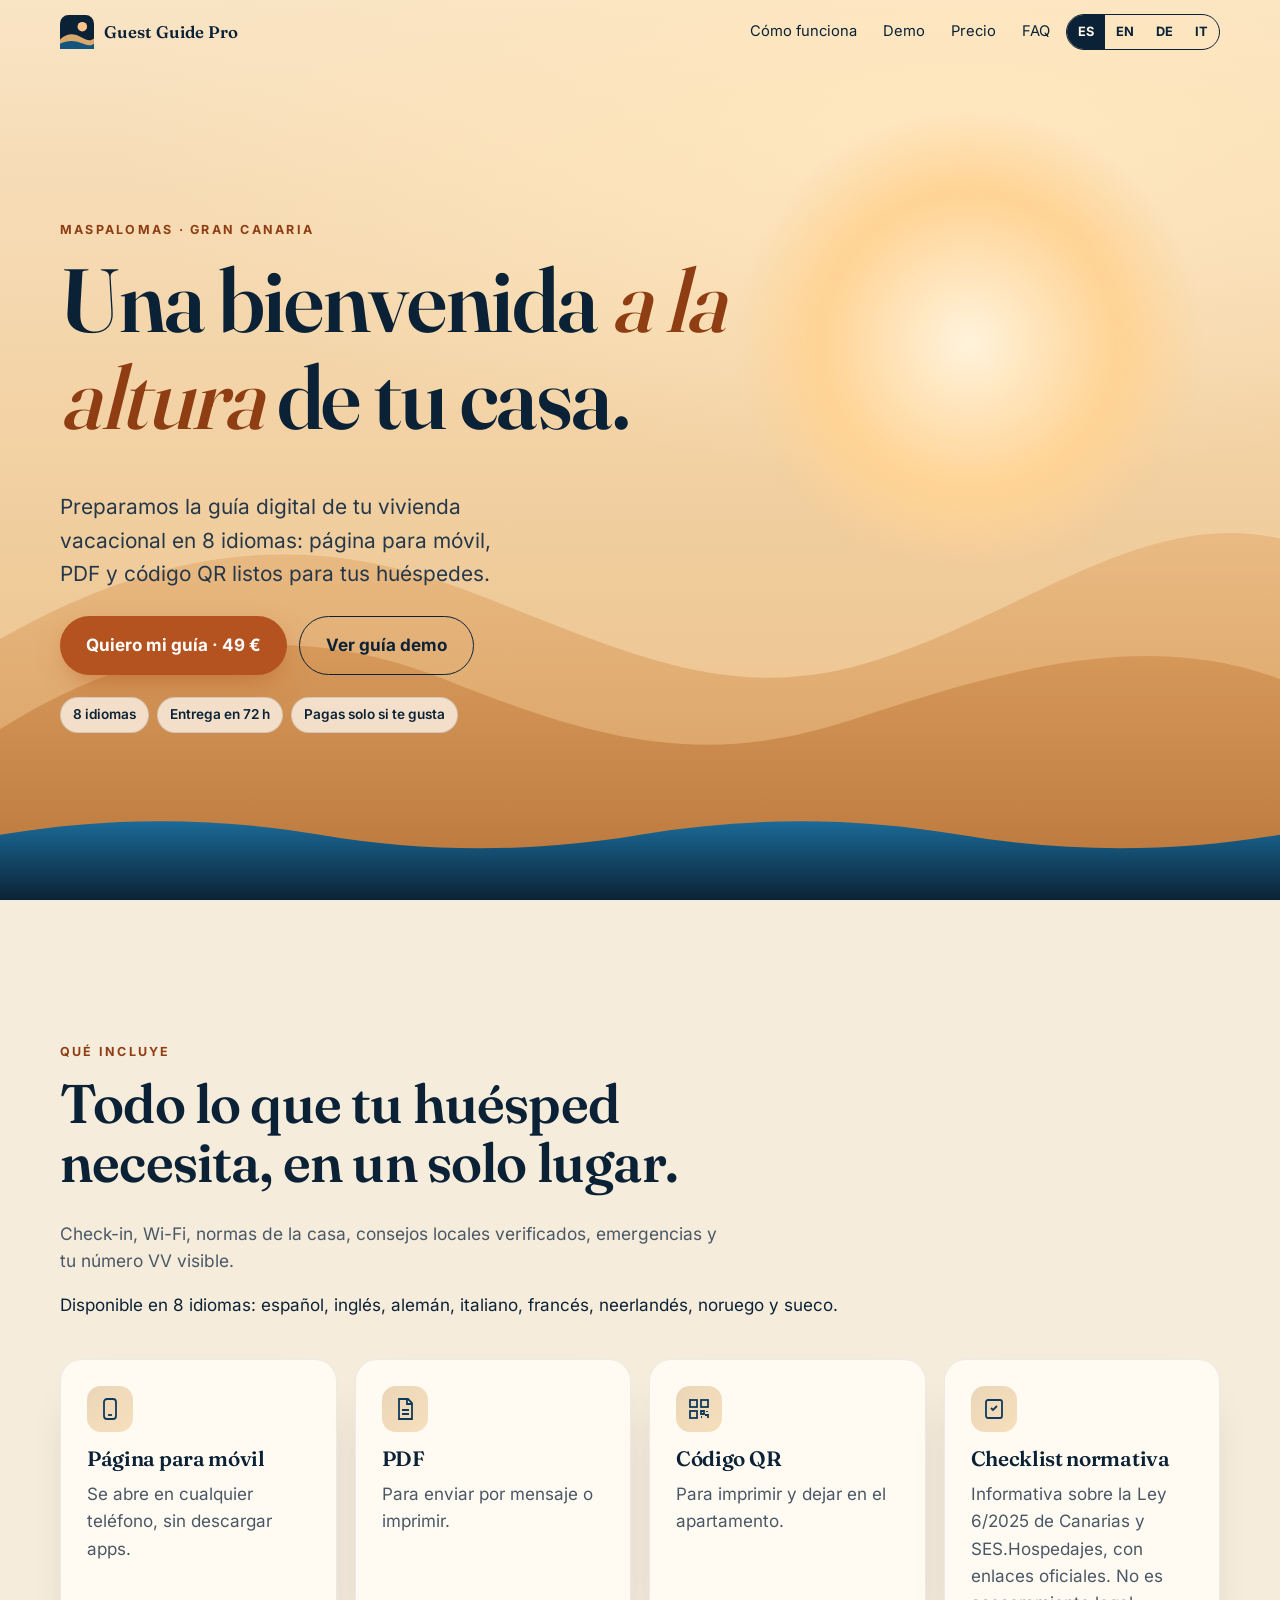
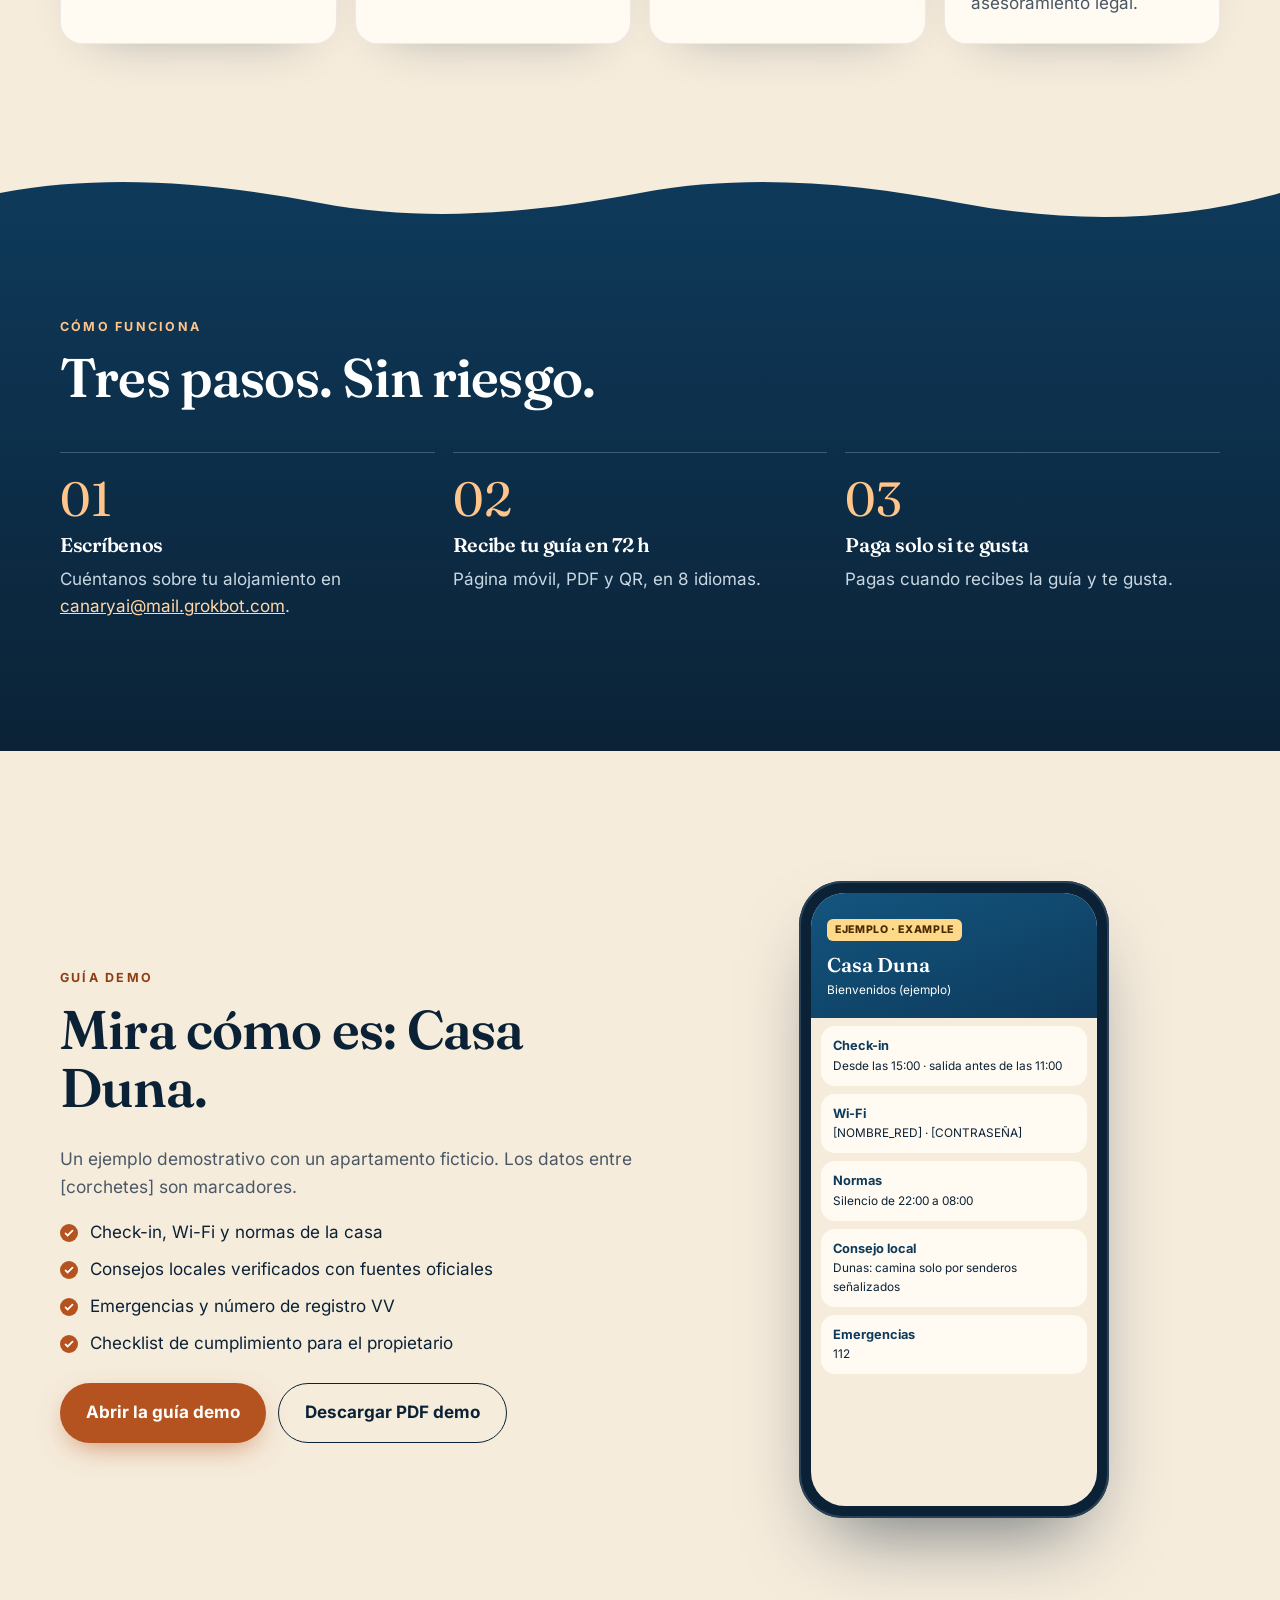
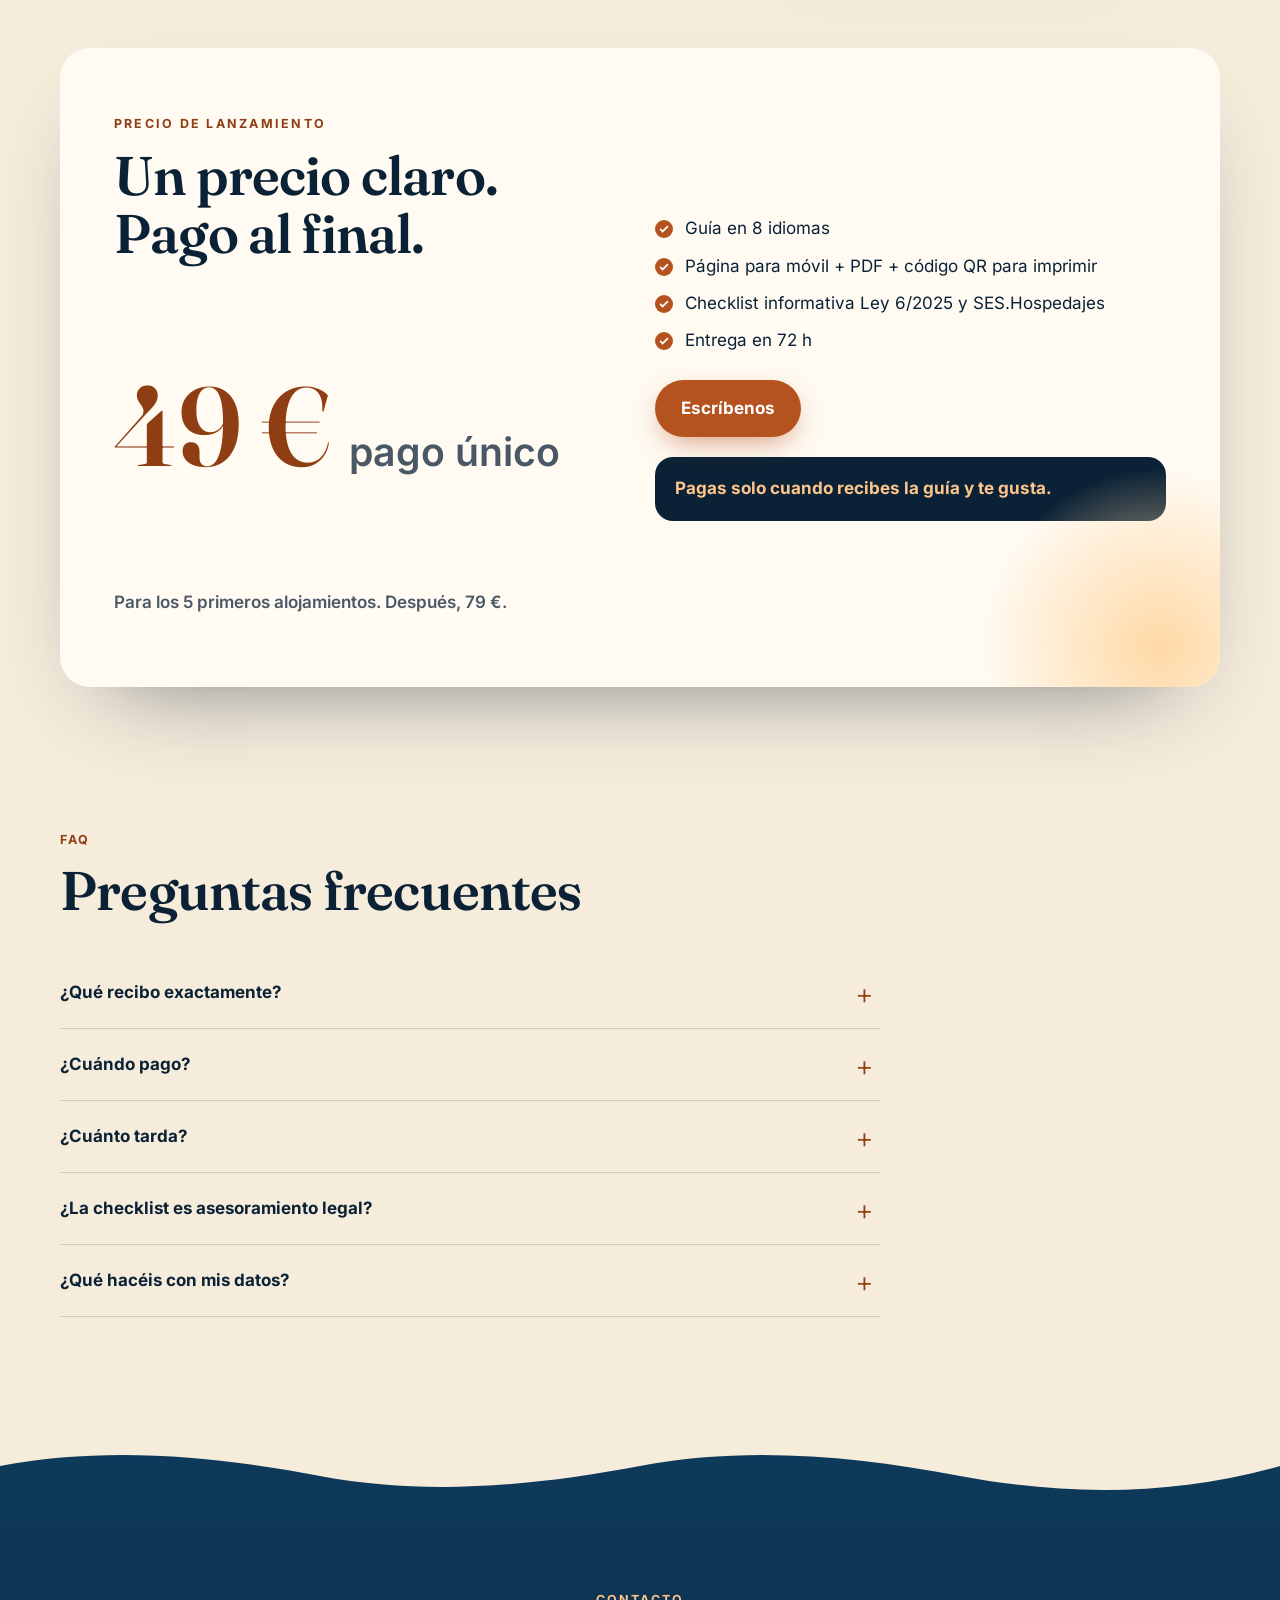
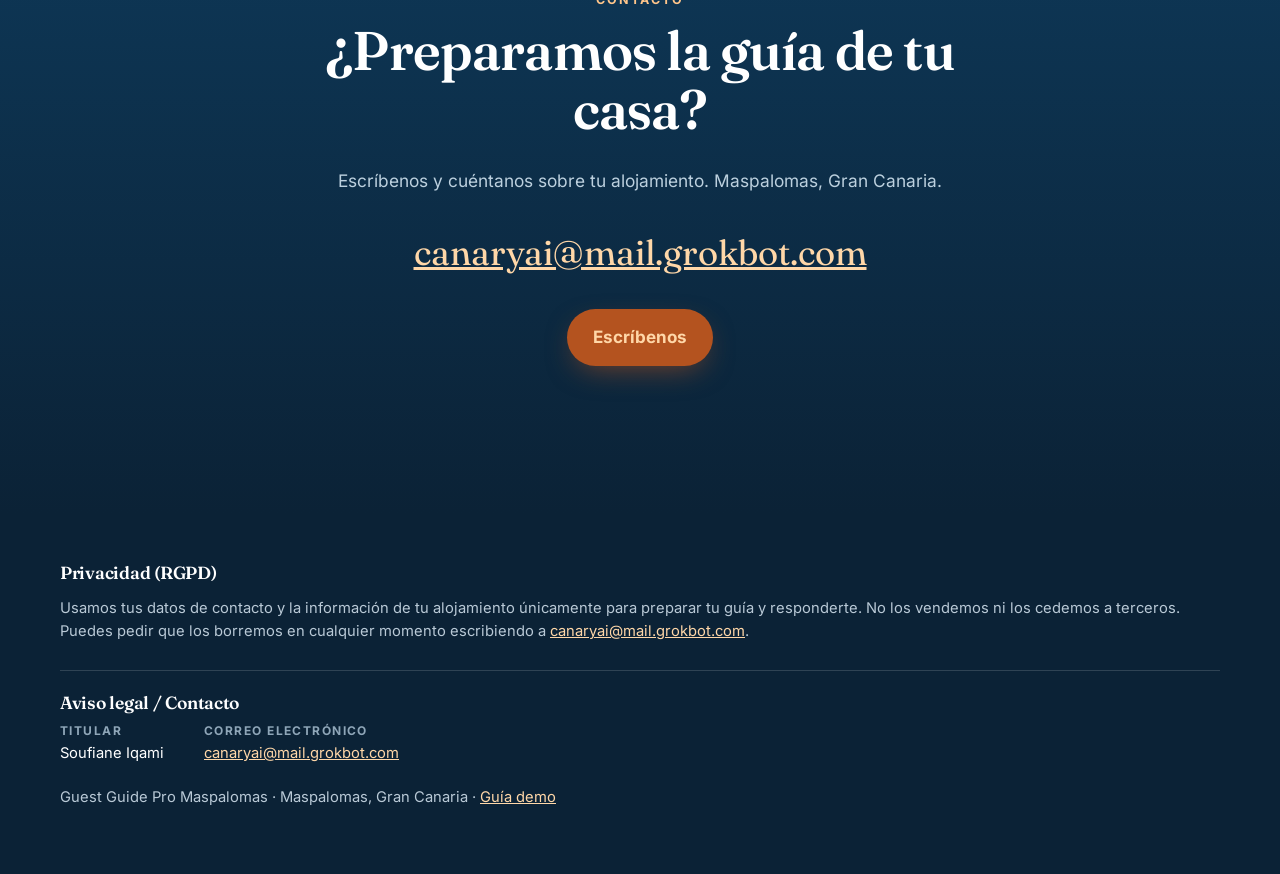
==== commit 4833b9b8: "Update index.html" ====
--- a/index.html
+++ b/index.html
@@ -1,5 +1,5 @@
 <!doctype html>
-<html lang="es" data-title-es="Guest Guide Pro Maspalomas · Guía digital para tus huéspedes" data-title-de="Guest Guide Pro Maspalomas · Digitaler Gästeguide" data-title-en="Guest Guide Pro Maspalomas · Digital guest guide">
+<html lang="es" data-desc-es="Guía de bienvenida digital para viviendas vacacionales en Maspalomas, en 8 idiomas. Página móvil + PDF + QR. 49 € para los 5 primeros alojamientos, entrega en 72 h, pagas solo si te gusta." data-desc-en="Digital welcome guide for holiday rentals in Maspalomas, in 8 languages. Mobile page + PDF + QR. €49 for the first 5 properties, delivered in 72 h, pay only if you like it." data-desc-de="Digitaler Willkommensguide für Ferienwohnungen in Maspalomas, in 8 Sprachen. Mobile Seite + PDF + QR-Code. 49 € für die ersten 5 Unterkünfte, Lieferung in 72 Std., Zahlung nur, wenn er Ihnen gefällt." data-desc-it="Guida di benvenuto digitale per case vacanza a Maspalomas, in 8 lingue. Pagina per smartphone + PDF + QR. 49 € per le prime 5 strutture, consegna in 72 h, paghi solo se ti piace." data-title-es="Guest Guide Pro Maspalomas · Guía digital para tus huéspedes" data-title-de="Guest Guide Pro Maspalomas · Digitaler Gästeguide" data-title-it="Guest Guide Pro Maspalomas · Guida digitale per i tuoi ospiti" data-title-en="Guest Guide Pro Maspalomas · Digital guest guide">
 <head>
 <meta charset="utf-8">
 <meta name="viewport" content="width=device-width,initial-scale=1,viewport-fit=cover">
@@ -13,7 +13,7 @@
 <meta property="og:description" content="Guía digital para tus huéspedes en 8 idiomas · Digital guest guide in 8 languages">
 </head>
 <body>
-<a class="skip" href="#main"><span data-l="es">Saltar al contenido</span><span data-l="en">Skip to content</span><span data-l="de">Zum Inhalt springen</span></a>
+<a class="skip" href="#main"><span data-l="es">Saltar al contenido</span><span data-l="en">Skip to content</span><span data-l="it">Vai al contenuto</span><span data-l="de">Zum Inhalt springen</span></a>
 
 <header class="top">
  <div class="wrap">
@@ -21,14 +21,15 @@
    <img src="assets/logo.svg" width="34" height="34" alt=""> Guest Guide Pro
   </a>
   <nav aria-label="Principal / Main">
-   <a class="lnk" href="#como"><span data-l="es">Cómo funciona</span><span data-l="en">How it works</span><span data-l="de">So funktioniert’s</span></a>
+   <a class="lnk" href="#como"><span data-l="es">Cómo funciona</span><span data-l="en">How it works</span><span data-l="it">Come funziona</span><span data-l="de">So funktioniert’s</span></a>
    <a class="lnk" href="#demo">Demo</a>
-   <a class="lnk" href="#precio"><span data-l="es">Precio</span><span data-l="en">Pricing</span><span data-l="de">Preis</span></a>
+   <a class="lnk" href="#precio"><span data-l="es">Precio</span><span data-l="en">Pricing</span><span data-l="it">Prezzo</span><span data-l="de">Preis</span></a>
    <a class="lnk" href="#faq">FAQ</a>
-   <div class="langsw" role="group" aria-label="Idioma / Language / Sprache">
+   <div class="langsw" role="group" aria-label="Idioma / Language / Sprache / Lingua">
     <button type="button" data-setlang="es" aria-pressed="true" lang="es">ES</button>
     <button type="button" data-setlang="en" aria-pressed="false" lang="en">EN</button>
     <button type="button" data-setlang="de" aria-pressed="false" lang="de">DE</button>
+    <button type="button" data-setlang="it" aria-pressed="false" lang="it">IT</button>
    </div>
   </nav>
  </div>
@@ -49,31 +50,31 @@
  </svg>
  <div class="wrap">
   <p class="eyebrow rise">Maspalomas · Gran Canaria</p>
-  <h1 id="h-hero" class="rise b"><span data-l="es">Una bienvenida <em>a la altura</em> de tu casa.</span><span data-l="en">A welcome <em>worthy</em> of your home.</span><span data-l="de">Ein Willkommen, <em>das zu Ihrem Zuhause</em> passt.</span></h1>
-  <p class="lead rise c"><span data-l="es">Preparamos la guía digital de tu vivienda vacacional en 8 idiomas: página para móvil, PDF y código QR listos para tus huéspedes.</span><span data-l="en">We create your holiday rental's digital guest guide in 8 languages: a mobile page, a PDF and a QR code, ready for your guests.</span><span data-l="de">Wir erstellen den digitalen Gästeguide Ihrer Ferienwohnung in 8 Sprachen: eine mobile Seite, ein PDF und einen QR-Code, bereit für Ihre Gäste.</span></p>
+  <h1 id="h-hero" class="rise b"><span data-l="es">Una bienvenida <em>a la altura</em> de tu casa.</span><span data-l="en">A welcome <em>worthy</em> of your home.</span><span data-l="it">Un benvenuto <em>all’altezza</em> della tua casa.</span><span data-l="de">Ein Willkommen, <em>das zu Ihrem Zuhause</em> passt.</span></h1>
+  <p class="lead rise c"><span data-l="es">Preparamos la guía digital de tu vivienda vacacional en 8 idiomas: página para móvil, PDF y código QR listos para tus huéspedes.</span><span data-l="en">We create your holiday rental's digital guest guide in 8 languages: a mobile page, a PDF and a QR code, ready for your guests.</span><span data-l="it">Prepariamo la guida digitale della tua casa vacanza in 8 lingue: pagina per smartphone, PDF e codice QR, pronti per i tuoi ospiti.</span><span data-l="de">Wir erstellen den digitalen Gästeguide Ihrer Ferienwohnung in 8 Sprachen: eine mobile Seite, ein PDF und einen QR-Code, bereit für Ihre Gäste.</span></p>
   <div class="ctas rise e">
-   <a class="btn btn-sun" href="mailto:canaryai@mail.grokbot.com?subject=Guest%20Guide%20Pro"><span data-l="es">Quiero mi guía · 49 €</span><span data-l="en">Get my guide · €49</span><span data-l="de">Meinen Guide anfragen · 49 €</span></a>
-   <a class="btn btn-ghost" href="demo/"><span data-l="es">Ver guía demo</span><span data-l="en">See demo guide</span><span data-l="de">Demo-Guide ansehen</span></a>
+   <a class="btn btn-sun" href="mailto:canaryai@mail.grokbot.com?subject=Guest%20Guide%20Pro"><span data-l="es">Quiero mi guía · 49 €</span><span data-l="en">Get my guide · €49</span><span data-l="it">Voglio la mia guida · 49 €</span><span data-l="de">Meinen Guide anfragen · 49 €</span></a>
+   <a class="btn btn-ghost" href="demo/"><span data-l="es">Ver guía demo</span><span data-l="en">See demo guide</span><span data-l="it">Vedi la guida demo</span><span data-l="de">Demo-Guide ansehen</span></a>
   </div>
   <ul class="chips rise e">
-   <li><span data-l="es">8 idiomas</span><span data-l="en">8 languages</span><span data-l="de">8 Sprachen</span></li>
-   <li><span data-l="es">Entrega en 72 h</span><span data-l="en">Delivered in 72 h</span><span data-l="de">Lieferung in 72 Std.</span></li>
-   <li><span data-l="es">Pagas solo si te gusta</span><span data-l="en">Pay only if you like it</span><span data-l="de">Zahlen nur, wenn er Ihnen gefällt</span></li>
+   <li><span data-l="es">8 idiomas</span><span data-l="en">8 languages</span><span data-l="it">8 lingue</span><span data-l="de">8 Sprachen</span></li>
+   <li><span data-l="es">Entrega en 72 h</span><span data-l="en">Delivered in 72 h</span><span data-l="it">Consegna in 72 h</span><span data-l="de">Lieferung in 72 Std.</span></li>
+   <li><span data-l="es">Pagas solo si te gusta</span><span data-l="en">Pay only if you like it</span><span data-l="it">Paghi solo se ti piace</span><span data-l="de">Zahlen nur, wenn er Ihnen gefällt</span></li>
   </ul>
  </div>
 </section>
 
 <section class="blk" id="incluye" aria-labelledby="h-inc">
  <div class="wrap">
-  <p class="eyebrow rv"><span data-l="es">Qué incluye</span><span data-l="en">What's included</span><span data-l="de">Was enthalten ist</span></p>
-  <h2 id="h-inc" class="rv"><span data-l="es">Todo lo que tu huésped necesita, en un solo lugar.</span><span data-l="en">Everything your guests need, in one place.</span><span data-l="de">Alles, was Ihre Gäste brauchen, an einem Ort.</span></h2>
-  <p class="intro rv"><span data-l="es">Check-in, Wi-Fi, normas de la casa, consejos locales verificados, emergencias y tu número VV visible.</span><span data-l="en">Check-in, Wi-Fi, house rules, verified local tips, emergency numbers and your VV number on display.</span><span data-l="de">Check-in, WLAN, Hausregeln, geprüfte lokale Tipps, Notrufnummern und Ihre VV-Nummer gut sichtbar.</span></p>
-  <p class="langs8 rv"><span data-l="es">Disponible en 8 idiomas: español, inglés, alemán, italiano, francés, neerlandés, noruego y sueco.</span><span data-l="en">Available in 8 languages: Spanish, English, German, Italian, French, Dutch, Norwegian and Swedish.</span><span data-l="de">Verfügbar in 8 Sprachen: Spanisch, Englisch, Deutsch, Italienisch, Französisch, Niederländisch, Norwegisch und Schwedisch.</span></p>
+  <p class="eyebrow rv"><span data-l="es">Qué incluye</span><span data-l="en">What's included</span><span data-l="it">Cosa include</span><span data-l="de">Was enthalten ist</span></p>
+  <h2 id="h-inc" class="rv"><span data-l="es">Todo lo que tu huésped necesita, en un solo lugar.</span><span data-l="en">Everything your guests need, in one place.</span><span data-l="it">Tutto ciò che serve ai tuoi ospiti, in un unico posto.</span><span data-l="de">Alles, was Ihre Gäste brauchen, an einem Ort.</span></h2>
+  <p class="intro rv"><span data-l="es">Check-in, Wi-Fi, normas de la casa, consejos locales verificados, emergencias y tu número VV visible.</span><span data-l="en">Check-in, Wi-Fi, house rules, verified local tips, emergency numbers and your VV number on display.</span><span data-l="it">Check-in, Wi-Fi, regole della casa, consigli locali verificati, numeri di emergenza e il tuo numero VV in evidenza.</span><span data-l="de">Check-in, WLAN, Hausregeln, geprüfte lokale Tipps, Notrufnummern und Ihre VV-Nummer gut sichtbar.</span></p>
+  <p class="langs8 rv"><span data-l="es">Disponible en 8 idiomas: español, inglés, alemán, italiano, francés, neerlandés, noruego y sueco.</span><span data-l="en">Available in 8 languages: Spanish, English, German, Italian, French, Dutch, Norwegian and Swedish.</span><span data-l="it">Disponibile in 8 lingue: spagnolo, inglese, tedesco, italiano, francese, olandese, norvegese e svedese.</span><span data-l="de">Verfügbar in 8 Sprachen: Spanisch, Englisch, Deutsch, Italienisch, Französisch, Niederländisch, Norwegisch und Schwedisch.</span></p>
   <div class="grid g4">
-   <article class="card rv"><div class="ico" aria-hidden="true"><svg width="24" height="24" viewBox="0 0 24 24" fill="none" stroke="#0e3a5b" stroke-width="1.8"><rect x="6" y="2" width="12" height="20" rx="3"/><path d="M10 18h4"/></svg></div><h3><span data-l="es">Página para móvil</span><span data-l="en">Mobile page</span><span data-l="de">Mobile Seite</span></h3><p><span data-l="es">Se abre en cualquier teléfono, sin descargar apps.</span><span data-l="en">Opens on any phone, no app to install.</span><span data-l="de">Öffnet sich auf jedem Handy, ohne App-Installation.</span></p></article>
-   <article class="card rv d1"><div class="ico" aria-hidden="true"><svg width="24" height="24" viewBox="0 0 24 24" fill="none" stroke="#0e3a5b" stroke-width="1.8"><path d="M6 2h9l4 4v16H6z"/><path d="M14 2v5h5M9 13h7M9 17h7"/></svg></div><h3>PDF</h3><p><span data-l="es">Para enviar por mensaje o imprimir.</span><span data-l="en">To send by message or print.</span><span data-l="de">Zum Versenden per Nachricht oder zum Ausdrucken.</span></p></article>
-   <article class="card rv d2"><div class="ico" aria-hidden="true"><svg width="24" height="24" viewBox="0 0 24 24" fill="none" stroke="#0e3a5b" stroke-width="1.8"><rect x="3" y="3" width="7" height="7"/><rect x="14" y="3" width="7" height="7"/><rect x="3" y="14" width="7" height="7"/><path d="M14 14h3v3h-3zM20 14v1M14 20h1M18 18h3v3"/></svg></div><h3><span data-l="es">Código QR</span><span data-l="en">QR code</span><span data-l="de">QR-Code</span></h3><p><span data-l="es">Para imprimir y dejar en el apartamento.</span><span data-l="en">Printable, to leave in the apartment.</span><span data-l="de">Zum Ausdrucken und Auslegen in der Wohnung.</span></p></article>
-   <article class="card rv d3"><div class="ico" aria-hidden="true"><svg width="24" height="24" viewBox="0 0 24 24" fill="none" stroke="#0e3a5b" stroke-width="1.8"><path d="M9 11l2 2 4-4"/><rect x="4" y="3" width="16" height="18" rx="2"/></svg></div><h3><span data-l="es">Checklist normativa</span><span data-l="en">Compliance checklist</span><span data-l="de">Checkliste zu den Vorschriften</span></h3><p><span data-l="es">Informativa sobre la Ley 6/2025 de Canarias y SES.Hospedajes, con enlaces oficiales. No es asesoramiento legal.</span><span data-l="en">Informational, on Canary Islands Law 6/2025 and SES.Hospedajes, with official links. Not legal advice.</span><span data-l="de">Informativ, zum Gesetz 6/2025 der Kanarischen Inseln und zu SES.Hospedajes, mit offiziellen Links. Keine Rechtsberatung.</span></p></article>
+   <article class="card rv"><div class="ico" aria-hidden="true"><svg width="24" height="24" viewBox="0 0 24 24" fill="none" stroke="#0e3a5b" stroke-width="1.8"><rect x="6" y="2" width="12" height="20" rx="3"/><path d="M10 18h4"/></svg></div><h3><span data-l="es">Página para móvil</span><span data-l="en">Mobile page</span><span data-l="it">Pagina per smartphone</span><span data-l="de">Mobile Seite</span></h3><p><span data-l="es">Se abre en cualquier teléfono, sin descargar apps.</span><span data-l="en">Opens on any phone, no app to install.</span><span data-l="it">Si apre su qualsiasi telefono, senza installare app.</span><span data-l="de">Öffnet sich auf jedem Handy, ohne App-Installation.</span></p></article>
+   <article class="card rv d1"><div class="ico" aria-hidden="true"><svg width="24" height="24" viewBox="0 0 24 24" fill="none" stroke="#0e3a5b" stroke-width="1.8"><path d="M6 2h9l4 4v16H6z"/><path d="M14 2v5h5M9 13h7M9 17h7"/></svg></div><h3>PDF</h3><p><span data-l="es">Para enviar por mensaje o imprimir.</span><span data-l="en">To send by message or print.</span><span data-l="it">Da inviare via messaggio o stampare.</span><span data-l="de">Zum Versenden per Nachricht oder zum Ausdrucken.</span></p></article>
+   <article class="card rv d2"><div class="ico" aria-hidden="true"><svg width="24" height="24" viewBox="0 0 24 24" fill="none" stroke="#0e3a5b" stroke-width="1.8"><rect x="3" y="3" width="7" height="7"/><rect x="14" y="3" width="7" height="7"/><rect x="3" y="14" width="7" height="7"/><path d="M14 14h3v3h-3zM20 14v1M14 20h1M18 18h3v3"/></svg></div><h3><span data-l="es">Código QR</span><span data-l="en">QR code</span><span data-l="it">Codice QR</span><span data-l="de">QR-Code</span></h3><p><span data-l="es">Para imprimir y dejar en el apartamento.</span><span data-l="en">Printable, to leave in the apartment.</span><span data-l="it">Da stampare e lasciare nell’appartamento.</span><span data-l="de">Zum Ausdrucken und Auslegen in der Wohnung.</span></p></article>
+   <article class="card rv d3"><div class="ico" aria-hidden="true"><svg width="24" height="24" viewBox="0 0 24 24" fill="none" stroke="#0e3a5b" stroke-width="1.8"><path d="M9 11l2 2 4-4"/><rect x="4" y="3" width="16" height="18" rx="2"/></svg></div><h3><span data-l="es">Checklist normativa</span><span data-l="en">Compliance checklist</span><span data-l="it">Checklist normativa</span><span data-l="de">Checkliste zu den Vorschriften</span></h3><p><span data-l="es">Informativa sobre la Ley 6/2025 de Canarias y SES.Hospedajes, con enlaces oficiales. No es asesoramiento legal.</span><span data-l="en">Informational, on Canary Islands Law 6/2025 and SES.Hospedajes, with official links. Not legal advice.</span><span data-l="it">Informativa, sulla Legge 6/2025 delle Canarie e su SES.Hospedajes, con link ufficiali. Non è una consulenza legale.</span><span data-l="de">Informativ, zum Gesetz 6/2025 der Kanarischen Inseln und zu SES.Hospedajes, mit offiziellen Links. Keine Rechtsberatung.</span></p></article>
   </div>
  </div>
 </section>
@@ -81,12 +82,12 @@
 <section class="blk ocean" id="como" aria-labelledby="h-como">
  <svg class="waves" viewBox="0 0 1440 70" preserveAspectRatio="none" aria-hidden="true" focusable="false"><path fill="#f6ecdc" d="M0 0h1440v20c-120 30-240 30-360 10S840 0 720 20 480 50 360 30 120 0 0 20z"/></svg>
  <div class="wrap">
-  <p class="eyebrow rv"><span data-l="es">Cómo funciona</span><span data-l="en">How it works</span><span data-l="de">So funktioniert’s</span></p>
-  <h2 id="h-como" class="rv"><span data-l="es">Tres pasos. Sin riesgo.</span><span data-l="en">Three steps. No risk.</span><span data-l="de">Drei Schritte. Ohne Risiko.</span></h2>
+  <p class="eyebrow rv"><span data-l="es">Cómo funciona</span><span data-l="en">How it works</span><span data-l="it">Come funziona</span><span data-l="de">So funktioniert’s</span></p>
+  <h2 id="h-como" class="rv"><span data-l="es">Tres pasos. Sin riesgo.</span><span data-l="en">Three steps. No risk.</span><span data-l="it">Tre passi. Nessun rischio.</span><span data-l="de">Drei Schritte. Ohne Risiko.</span></h2>
   <ol class="steps">
-   <li class="rv"><h3><span data-l="es">Escríbenos</span><span data-l="en">Email us</span><span data-l="de">Schreiben Sie uns</span></h3><p><span data-l="es">Cuéntanos sobre tu alojamiento en <a href="mailto:canaryai@mail.grokbot.com?subject=Guest%20Guide%20Pro">canaryai@mail.grokbot.com</a>.</span><span data-l="en">Tell us about your property at <a href="mailto:canaryai@mail.grokbot.com?subject=Guest%20Guide%20Pro">canaryai@mail.grokbot.com</a>.</span><span data-l="de">Erzählen Sie uns von Ihrer Unterkunft: <a href="mailto:canaryai@mail.grokbot.com?subject=Guest%20Guide%20Pro">canaryai@mail.grokbot.com</a>.</span></p></li>
-   <li class="rv d1"><h3><span data-l="es">Recibe tu guía en 72 h</span><span data-l="en">Get your guide within 72 h</span><span data-l="de">Ihr Guide innerhalb von 72 Std.</span></h3><p><span data-l="es">Página móvil, PDF y QR, en 8 idiomas.</span><span data-l="en">Mobile page, PDF and QR, in 8 languages.</span><span data-l="de">Mobile Seite, PDF und QR-Code, in 8 Sprachen.</span></p></li>
-   <li class="rv d2"><h3><span data-l="es">Paga solo si te gusta</span><span data-l="en">Pay only if you like it</span><span data-l="de">Zahlen nur, wenn er Ihnen gefällt</span></h3><p><span data-l="es">Pagas cuando recibes la guía y te gusta.</span><span data-l="en">You pay only once you have the guide and you're happy with it.</span><span data-l="de">Sie zahlen erst, wenn Sie den Guide erhalten haben und er Ihnen gefällt.</span></p></li>
+   <li class="rv"><h3><span data-l="es">Escríbenos</span><span data-l="en">Email us</span><span data-l="it">Scrivici</span><span data-l="de">Schreiben Sie uns</span></h3><p><span data-l="es">Cuéntanos sobre tu alojamiento en <a href="mailto:canaryai@mail.grokbot.com?subject=Guest%20Guide%20Pro">canaryai@mail.grokbot.com</a>.</span><span data-l="en">Tell us about your property at <a href="mailto:canaryai@mail.grokbot.com?subject=Guest%20Guide%20Pro">canaryai@mail.grokbot.com</a>.</span><span data-l="it">Raccontaci della tua struttura scrivendo a <a href="mailto:canaryai@mail.grokbot.com?subject=Guest%20Guide%20Pro">canaryai@mail.grokbot.com</a>.</span><span data-l="de">Erzählen Sie uns von Ihrer Unterkunft: <a href="mailto:canaryai@mail.grokbot.com?subject=Guest%20Guide%20Pro">canaryai@mail.grokbot.com</a>.</span></p></li>
+   <li class="rv d1"><h3><span data-l="es">Recibe tu guía en 72 h</span><span data-l="en">Get your guide within 72 h</span><span data-l="it">Ricevi la guida entro 72 h</span><span data-l="de">Ihr Guide innerhalb von 72 Std.</span></h3><p><span data-l="es">Página móvil, PDF y QR, en 8 idiomas.</span><span data-l="en">Mobile page, PDF and QR, in 8 languages.</span><span data-l="it">Pagina per smartphone, PDF e QR, in 8 lingue.</span><span data-l="de">Mobile Seite, PDF und QR-Code, in 8 Sprachen.</span></p></li>
+   <li class="rv d2"><h3><span data-l="es">Paga solo si te gusta</span><span data-l="en">Pay only if you like it</span><span data-l="it">Paghi solo se ti piace</span><span data-l="de">Zahlen nur, wenn er Ihnen gefällt</span></h3><p><span data-l="es">Pagas cuando recibes la guía y te gusta.</span><span data-l="en">You pay only once you have the guide and you're happy with it.</span><span data-l="it">Paghi solo quando ricevi la guida e ti piace.</span><span data-l="de">Sie zahlen erst, wenn Sie den Guide erhalten haben und er Ihnen gefällt.</span></p></li>
   </ol>
  </div>
 </section>
@@ -94,28 +95,28 @@
 <section class="blk" id="demo" aria-labelledby="h-demo">
  <div class="wrap demo">
   <div>
-   <p class="eyebrow rv"><span data-l="es">Guía demo</span><span data-l="en">Demo guide</span><span data-l="de">Demo-Guide</span></p>
-   <h2 id="h-demo" class="rv"><span data-l="es">Mira cómo es: Casa Duna.</span><span data-l="en">See it in action: Casa Duna.</span><span data-l="de">So sieht es aus: Casa Duna.</span></h2>
-   <p class="intro rv"><span data-l="es">Un ejemplo demostrativo con un apartamento ficticio. Los datos entre [corchetes] son marcadores.</span><span data-l="en">A demo example with a fictional apartment. Data in [brackets] are placeholders.</span><span data-l="de">Ein Demo-Beispiel mit einer fiktiven Wohnung. Angaben in [Klammern] sind Platzhalter.</span></p>
+   <p class="eyebrow rv"><span data-l="es">Guía demo</span><span data-l="en">Demo guide</span><span data-l="it">Guida demo</span><span data-l="de">Demo-Guide</span></p>
+   <h2 id="h-demo" class="rv"><span data-l="es">Mira cómo es: Casa Duna.</span><span data-l="en">See it in action: Casa Duna.</span><span data-l="it">Guarda com’è: Casa Duna.</span><span data-l="de">So sieht es aus: Casa Duna.</span></h2>
+   <p class="intro rv"><span data-l="es">Un ejemplo demostrativo con un apartamento ficticio. Los datos entre [corchetes] son marcadores.</span><span data-l="en">A demo example with a fictional apartment. Data in [brackets] are placeholders.</span><span data-l="it">Un esempio dimostrativo con un appartamento fittizio. I dati tra [parentesi] sono segnaposto.</span><span data-l="de">Ein Demo-Beispiel mit einer fiktiven Wohnung. Angaben in [Klammern] sind Platzhalter.</span></p>
    <ul class="ticks rv">
-    <li><span data-l="es">Check-in, Wi-Fi y normas de la casa</span><span data-l="en">Check-in, Wi-Fi and house rules</span><span data-l="de">Check-in, WLAN und Hausregeln</span></li>
-    <li><span data-l="es">Consejos locales verificados con fuentes oficiales</span><span data-l="en">Local tips verified against official sources</span><span data-l="de">Lokale Tipps, geprüft anhand offizieller Quellen</span></li>
-    <li><span data-l="es">Emergencias y número de registro VV</span><span data-l="en">Emergency numbers and VV registration number</span><span data-l="de">Notrufnummern und VV-Registriernummer</span></li>
-    <li><span data-l="es">Checklist de cumplimiento para el propietario</span><span data-l="en">Compliance checklist for the owner</span><span data-l="de">Checkliste zu den Vorschriften für Eigentümer</span></li>
+    <li><span data-l="es">Check-in, Wi-Fi y normas de la casa</span><span data-l="en">Check-in, Wi-Fi and house rules</span><span data-l="it">Check-in, Wi-Fi e regole della casa</span><span data-l="de">Check-in, WLAN und Hausregeln</span></li>
+    <li><span data-l="es">Consejos locales verificados con fuentes oficiales</span><span data-l="en">Local tips verified against official sources</span><span data-l="it">Consigli locali verificati su fonti ufficiali</span><span data-l="de">Lokale Tipps, geprüft anhand offizieller Quellen</span></li>
+    <li><span data-l="es">Emergencias y número de registro VV</span><span data-l="en">Emergency numbers and VV registration number</span><span data-l="it">Numeri di emergenza e numero di registro VV</span><span data-l="de">Notrufnummern und VV-Registriernummer</span></li>
+    <li><span data-l="es">Checklist de cumplimiento para el propietario</span><span data-l="en">Compliance checklist for the owner</span><span data-l="it">Checklist normativa per il proprietario</span><span data-l="de">Checkliste zu den Vorschriften für Eigentümer</span></li>
    </ul>
    <div class="ctas rv" style="display:flex;flex-wrap:wrap;gap:12px">
-    <a class="btn btn-sun" href="demo/"><span data-l="es">Abrir la guía demo</span><span data-l="en">Open the demo guide</span><span data-l="de">Demo-Guide öffnen</span></a>
-    <a class="btn btn-ghost" href="demo/guia_demo_casa_duna.pdf"><span data-l="es">Descargar PDF demo</span><span data-l="en">Download demo PDF</span><span data-l="de">Demo-PDF herunterladen</span></a>
+    <a class="btn btn-sun" href="demo/"><span data-l="es">Abrir la guía demo</span><span data-l="en">Open the demo guide</span><span data-l="it">Apri la guida demo</span><span data-l="de">Demo-Guide öffnen</span></a>
+    <a class="btn btn-ghost" href="demo/guia_demo_casa_duna.pdf"><span data-l="es">Descargar PDF demo</span><span data-l="en">Download demo PDF</span><span data-l="it">Scarica il PDF demo</span><span data-l="de">Demo-PDF herunterladen</span></a>
    </div>
   </div>
-  <div class="phone rv d2" role="img" aria-label="Vista previa de la guía demo Casa Duna en un móvil / Preview of the Casa Duna demo guide on a phone / Vorschau des Demo-Guides Casa Duna auf einem Handy">
+  <div class="phone rv d2" role="img" aria-label="Vista previa de la guía demo Casa Duna en un móvil / Preview of the Casa Duna demo guide on a phone / Vorschau des Demo-Guides Casa Duna auf einem Handy / Anteprima della guida demo Casa Duna su uno smartphone">
    <div class="screen" aria-hidden="true">
-    <div class="sh"><span class="tag">EJEMPLO · EXAMPLE</span><b>Casa Duna</b><span data-l="es">Bienvenidos (ejemplo)</span><span data-l="en">Welcome (example)</span><span data-l="de">Willkommen (Beispiel)</span></div>
-    <div class="row"><strong>Check-in</strong><span data-l="es">Desde las 15:00 · salida antes de las 11:00</span><span data-l="en">From 15:00 · check-out by 11:00</span><span data-l="de">Ab 15:00 · Check-out bis 11:00</span></div>
+    <div class="sh"><span class="tag">EJEMPLO · EXAMPLE</span><b>Casa Duna</b><span data-l="es">Bienvenidos (ejemplo)</span><span data-l="en">Welcome (example)</span><span data-l="it">Benvenuti (esempio)</span><span data-l="de">Willkommen (Beispiel)</span></div>
+    <div class="row"><strong>Check-in</strong><span data-l="es">Desde las 15:00 · salida antes de las 11:00</span><span data-l="en">From 15:00 · check-out by 11:00</span><span data-l="it">Dalle 15:00 · check-out entro le 11:00</span><span data-l="de">Ab 15:00 · Check-out bis 11:00</span></div>
     <div class="row"><strong>Wi-Fi</strong>[NOMBRE_RED] · [CONTRASEÑA]</div>
-    <div class="row"><strong><span data-l="es">Normas</span><span data-l="en">House rules</span><span data-l="de">Hausregeln</span></strong><span data-l="es">Silencio de 22:00 a 08:00</span><span data-l="en">Quiet hours 22:00–08:00</span><span data-l="de">Nachtruhe 22:00–08:00</span></div>
-    <div class="row"><strong><span data-l="es">Consejo local</span><span data-l="en">Local tip</span><span data-l="de">Lokaler Tipp</span></strong><span data-l="es">Dunas: camina solo por senderos señalizados</span><span data-l="en">Dunes: stay on the marked trails</span><span data-l="de">Dünen: nur auf markierten Wegen gehen</span></div>
-    <div class="row"><strong><span data-l="es">Emergencias</span><span data-l="en">Emergencies</span><span data-l="de">Notfälle</span></strong>112</div>
+    <div class="row"><strong><span data-l="es">Normas</span><span data-l="en">House rules</span><span data-l="it">Regole della casa</span><span data-l="de">Hausregeln</span></strong><span data-l="es">Silencio de 22:00 a 08:00</span><span data-l="en">Quiet hours 22:00–08:00</span><span data-l="it">Silenzio dalle 22:00 alle 08:00</span><span data-l="de">Nachtruhe 22:00–08:00</span></div>
+    <div class="row"><strong><span data-l="es">Consejo local</span><span data-l="en">Local tip</span><span data-l="it">Consiglio locale</span><span data-l="de">Lokaler Tipp</span></strong><span data-l="es">Dunas: camina solo por senderos señalizados</span><span data-l="en">Dunes: stay on the marked trails</span><span data-l="it">Dune: cammina solo sui sentieri segnalati</span><span data-l="de">Dünen: nur auf markierten Wegen gehen</span></div>
+    <div class="row"><strong><span data-l="es">Emergencias</span><span data-l="en">Emergencies</span><span data-l="it">Emergenze</span><span data-l="de">Notfälle</span></strong>112</div>
    </div>
   </div>
  </div>
@@ -125,20 +126,20 @@
  <div class="wrap">
   <div class="price-card rv">
    <div>
-    <p class="eyebrow"><span data-l="es">Precio de lanzamiento</span><span data-l="en">Launch price</span><span data-l="de">Einführungspreis</span></p>
-    <h2 id="h-precio"><span data-l="es">Un precio claro. Pago al final.</span><span data-l="en">One clear price. Pay at the end.</span><span data-l="de">Ein klarer Preis. Zahlung am Ende.</span></h2>
-    <p class="amount"><span data-l="es">49 €</span><span data-l="en">€49</span><span data-l="de">49 €</span> <small><span data-l="es">pago único</span><span data-l="en">one-off</span><span data-l="de">einmalig</span></small></p>
-    <p class="later"><span data-l="es">Para los 5 primeros alojamientos. Después, 79 €.</span><span data-l="en">For the first 5 properties. €79 afterwards.</span><span data-l="de">Für die ersten 5 Unterkünfte. Danach 79 €.</span></p>
+    <p class="eyebrow"><span data-l="es">Precio de lanzamiento</span><span data-l="en">Launch price</span><span data-l="it">Prezzo di lancio</span><span data-l="de">Einführungspreis</span></p>
+    <h2 id="h-precio"><span data-l="es">Un precio claro. Pago al final.</span><span data-l="en">One clear price. Pay at the end.</span><span data-l="it">Un prezzo chiaro. Paghi alla fine.</span><span data-l="de">Ein klarer Preis. Zahlung am Ende.</span></h2>
+    <p class="amount"><span data-l="es">49 €</span><span data-l="en">€49</span><span data-l="it">49 €</span><span data-l="de">49 €</span> <small><span data-l="es">pago único</span><span data-l="en">one-off</span><span data-l="it">una tantum</span><span data-l="de">einmalig</span></small></p>
+    <p class="later"><span data-l="es">Para los 5 primeros alojamientos. Después, 79 €.</span><span data-l="en">For the first 5 properties. €79 afterwards.</span><span data-l="it">Per le prime 5 strutture. Poi 79 €.</span><span data-l="de">Für die ersten 5 Unterkünfte. Danach 79 €.</span></p>
    </div>
    <div>
     <ul class="ticks">
-     <li><span data-l="es">Guía en 8 idiomas</span><span data-l="en">Guide in 8 languages</span><span data-l="de">Guide in 8 Sprachen</span></li>
-     <li><span data-l="es">Página para móvil + PDF + código QR para imprimir</span><span data-l="en">Mobile page + PDF + printable QR code</span><span data-l="de">Mobile Seite + PDF + QR-Code zum Ausdrucken</span></li>
-     <li><span data-l="es">Checklist informativa Ley 6/2025 y SES.Hospedajes</span><span data-l="en">Informational checklist: Law 6/2025 and SES.Hospedajes</span><span data-l="de">Informative Checkliste: Gesetz 6/2025 und SES.Hospedajes</span></li>
-     <li><span data-l="es">Entrega en 72 h</span><span data-l="en">Delivered within 72 h</span><span data-l="de">Lieferung innerhalb von 72 Std.</span></li>
+     <li><span data-l="es">Guía en 8 idiomas</span><span data-l="en">Guide in 8 languages</span><span data-l="it">Guida in 8 lingue</span><span data-l="de">Guide in 8 Sprachen</span></li>
+     <li><span data-l="es">Página para móvil + PDF + código QR para imprimir</span><span data-l="en">Mobile page + PDF + printable QR code</span><span data-l="it">Pagina per smartphone + PDF + codice QR da stampare</span><span data-l="de">Mobile Seite + PDF + QR-Code zum Ausdrucken</span></li>
+     <li><span data-l="es">Checklist informativa Ley 6/2025 y SES.Hospedajes</span><span data-l="en">Informational checklist: Law 6/2025 and SES.Hospedajes</span><span data-l="it">Checklist informativa: Legge 6/2025 e SES.Hospedajes</span><span data-l="de">Informative Checkliste: Gesetz 6/2025 und SES.Hospedajes</span></li>
+     <li><span data-l="es">Entrega en 72 h</span><span data-l="en">Delivered within 72 h</span><span data-l="it">Consegna entro 72 h</span><span data-l="de">Lieferung innerhalb von 72 Std.</span></li>
     </ul>
-    <a class="btn btn-sun" href="mailto:canaryai@mail.grokbot.com?subject=Guest%20Guide%20Pro"><span data-l="es">Escríbenos</span><span data-l="en">Email us</span><span data-l="de">Schreiben Sie uns</span></a>
-    <p class="guarantee"><strong><span data-l="es">Pagas solo cuando recibes la guía y te gusta.</span><span data-l="en">You pay only once you have the guide and you're happy with it.</span><span data-l="de">Sie zahlen erst, wenn Sie den Guide erhalten haben und er Ihnen gefällt.</span></strong></p>
+    <a class="btn btn-sun" href="mailto:canaryai@mail.grokbot.com?subject=Guest%20Guide%20Pro"><span data-l="es">Escríbenos</span><span data-l="en">Email us</span><span data-l="it">Scrivici</span><span data-l="de">Schreiben Sie uns</span></a>
+    <p class="guarantee"><strong><span data-l="es">Pagas solo cuando recibes la guía y te gusta.</span><span data-l="en">You pay only once you have the guide and you're happy with it.</span><span data-l="it">Paghi solo quando ricevi la guida e ti piace.</span><span data-l="de">Sie zahlen erst, wenn Sie den Guide erhalten haben und er Ihnen gefällt.</span></strong></p>
    </div>
   </div>
  </div>
@@ -147,13 +148,13 @@
 <section class="blk" id="faq" aria-labelledby="h-faq" style="padding-top:0">
  <div class="wrap">
   <p class="eyebrow rv">FAQ</p>
-  <h2 id="h-faq" class="rv"><span data-l="es">Preguntas frecuentes</span><span data-l="en">Frequently asked questions</span><span data-l="de">Häufige Fragen</span></h2>
+  <h2 id="h-faq" class="rv"><span data-l="es">Preguntas frecuentes</span><span data-l="en">Frequently asked questions</span><span data-l="it">Domande frequenti</span><span data-l="de">Häufige Fragen</span></h2>
   <div class="faq">
-   <details class="rv"><summary><span data-l="es">¿Qué recibo exactamente?</span><span data-l="en">What exactly do I get?</span><span data-l="de">Was genau erhalte ich?</span></summary><p><span data-l="es">La guía de bienvenida de tu vivienda vacacional en 8 idiomas, como página para móvil, PDF y código QR para imprimir.</span><span data-l="en">Your holiday rental's welcome guide in 8 languages, as a mobile page, a PDF and a printable QR code.</span><span data-l="de">Den Willkommensguide Ihrer Ferienwohnung in 8 Sprachen, als mobile Seite, PDF und QR-Code zum Ausdrucken.</span></p></details>
-   <details class="rv"><summary><span data-l="es">¿Cuándo pago?</span><span data-l="en">When do I pay?</span><span data-l="de">Wann zahle ich?</span></summary><p><span data-l="es">Solo cuando recibes la guía y te gusta. 49 € para los 5 primeros alojamientos; después, 79 €.</span><span data-l="en">Only once you have the guide and you're happy with it. €49 for the first 5 properties; €79 afterwards.</span><span data-l="de">Erst, wenn Sie den Guide erhalten haben und er Ihnen gefällt. 49 € für die ersten 5 Unterkünfte, danach 79 €.</span></p></details>
-   <details class="rv"><summary><span data-l="es">¿Cuánto tarda?</span><span data-l="en">How long does it take?</span><span data-l="de">Wie lange dauert es?</span></summary><p><span data-l="es">Entrega en 72 h.</span><span data-l="en">Delivered within 72 h.</span><span data-l="de">Lieferung innerhalb von 72 Std.</span></p></details>
-   <details class="rv"><summary><span data-l="es">¿La checklist es asesoramiento legal?</span><span data-l="en">Is the checklist legal advice?</span><span data-l="de">Ist die Checkliste eine Rechtsberatung?</span></summary><p><span data-l="es">No. Es una checklist informativa sobre la Ley 6/2025 de Canarias y SES.Hospedajes, con enlaces oficiales. No es asesoramiento legal.</span><span data-l="en">No. It is an informational checklist on Canary Islands Law 6/2025 and SES.Hospedajes, with official links. It is not legal advice.</span><span data-l="de">Nein. Es ist eine informative Checkliste zum Gesetz 6/2025 der Kanarischen Inseln und zu SES.Hospedajes, mit offiziellen Links. Sie ist keine Rechtsberatung.</span></p></details>
-   <details class="rv"><summary><span data-l="es">¿Qué hacéis con mis datos?</span><span data-l="en">What do you do with my data?</span><span data-l="de">Was machen Sie mit meinen Daten?</span></summary><p><span data-l="es">Los usamos únicamente para preparar tu guía y responderte. No los vendemos ni los cedemos. Puedes pedir que los borremos en cualquier momento.</span><span data-l="en">We use them only to prepare your guide and reply to you. We never sell or share them. You can ask us to delete them at any time.</span><span data-l="de">Wir verwenden sie ausschließlich, um Ihren Guide zu erstellen und Ihnen zu antworten. Wir verkaufen sie nicht und geben sie nicht weiter. Sie können jederzeit ihre Löschung verlangen.</span></p></details>
+   <details class="rv"><summary><span data-l="es">¿Qué recibo exactamente?</span><span data-l="en">What exactly do I get?</span><span data-l="it">Cosa ricevo esattamente?</span><span data-l="de">Was genau erhalte ich?</span></summary><p><span data-l="es">La guía de bienvenida de tu vivienda vacacional en 8 idiomas, como página para móvil, PDF y código QR para imprimir.</span><span data-l="en">Your holiday rental's welcome guide in 8 languages, as a mobile page, a PDF and a printable QR code.</span><span data-l="it">La guida di benvenuto della tua casa vacanza in 8 lingue, come pagina per smartphone, PDF e codice QR da stampare.</span><span data-l="de">Den Willkommensguide Ihrer Ferienwohnung in 8 Sprachen, als mobile Seite, PDF und QR-Code zum Ausdrucken.</span></p></details>
+   <details class="rv"><summary><span data-l="es">¿Cuándo pago?</span><span data-l="en">When do I pay?</span><span data-l="it">Quando pago?</span><span data-l="de">Wann zahle ich?</span></summary><p><span data-l="es">Solo cuando recibes la guía y te gusta. 49 € para los 5 primeros alojamientos; después, 79 €.</span><span data-l="en">Only once you have the guide and you're happy with it. €49 for the first 5 properties; €79 afterwards.</span><span data-l="it">Solo quando ricevi la guida e ti piace. 49 € per le prime 5 strutture; poi 79 €.</span><span data-l="de">Erst, wenn Sie den Guide erhalten haben und er Ihnen gefällt. 49 € für die ersten 5 Unterkünfte, danach 79 €.</span></p></details>
+   <details class="rv"><summary><span data-l="es">¿Cuánto tarda?</span><span data-l="en">How long does it take?</span><span data-l="it">Quanto tempo ci vuole?</span><span data-l="de">Wie lange dauert es?</span></summary><p><span data-l="es">Entrega en 72 h.</span><span data-l="en">Delivered within 72 h.</span><span data-l="it">Consegna entro 72 h.</span><span data-l="de">Lieferung innerhalb von 72 Std.</span></p></details>
+   <details class="rv"><summary><span data-l="es">¿La checklist es asesoramiento legal?</span><span data-l="en">Is the checklist legal advice?</span><span data-l="it">La checklist è una consulenza legale?</span><span data-l="de">Ist die Checkliste eine Rechtsberatung?</span></summary><p><span data-l="es">No. Es una checklist informativa sobre la Ley 6/2025 de Canarias y SES.Hospedajes, con enlaces oficiales. No es asesoramiento legal.</span><span data-l="en">No. It is an informational checklist on Canary Islands Law 6/2025 and SES.Hospedajes, with official links. It is not legal advice.</span><span data-l="it">No. È una checklist informativa sulla Legge 6/2025 delle Canarie e su SES.Hospedajes, con link ufficiali. Non è una consulenza legale.</span><span data-l="de">Nein. Es ist eine informative Checkliste zum Gesetz 6/2025 der Kanarischen Inseln und zu SES.Hospedajes, mit offiziellen Links. Sie ist keine Rechtsberatung.</span></p></details>
+   <details class="rv"><summary><span data-l="es">¿Qué hacéis con mis datos?</span><span data-l="en">What do you do with my data?</span><span data-l="it">Cosa fate con i miei dati?</span><span data-l="de">Was machen Sie mit meinen Daten?</span></summary><p><span data-l="es">Los usamos únicamente para preparar tu guía y responderte. No los vendemos ni los cedemos. Puedes pedir que los borremos en cualquier momento.</span><span data-l="en">We use them only to prepare your guide and reply to you. We never sell or share them. You can ask us to delete them at any time.</span><span data-l="it">Li usiamo solo per preparare la tua guida e risponderti. Non li vendiamo né li cediamo. Puoi chiederci di cancellarli in qualsiasi momento.</span><span data-l="de">Wir verwenden sie ausschließlich, um Ihren Guide zu erstellen und Ihnen zu antworten. Wir verkaufen sie nicht und geben sie nicht weiter. Sie können jederzeit ihre Löschung verlangen.</span></p></details>
   </div>
  </div>
 </section>
@@ -161,34 +162,34 @@
 <section class="blk ocean final" id="contacto" aria-labelledby="h-final">
  <svg class="waves" viewBox="0 0 1440 70" preserveAspectRatio="none" aria-hidden="true" focusable="false"><path fill="#f6ecdc" d="M0 0h1440v20c-120 30-240 30-360 10S840 0 720 20 480 50 360 30 120 0 0 20z"/></svg>
  <div class="wrap">
-  <p class="eyebrow rv"><span data-l="es">Contacto</span><span data-l="en">Contact</span><span data-l="de">Kontakt</span></p>
-  <h2 id="h-final" class="rv"><span data-l="es">¿Preparamos la guía de tu casa?</span><span data-l="en">Shall we create your home's guide?</span><span data-l="de">Sollen wir den Guide für Ihr Zuhause erstellen?</span></h2>
-  <p class="intro rv"><span data-l="es">Escríbenos y cuéntanos sobre tu alojamiento. Maspalomas, Gran Canaria.</span><span data-l="en">Email us and tell us about your property. Maspalomas, Gran Canaria.</span><span data-l="de">Schreiben Sie uns und erzählen Sie von Ihrer Unterkunft. Maspalomas, Gran Canaria.</span></p>
+  <p class="eyebrow rv"><span data-l="es">Contacto</span><span data-l="en">Contact</span><span data-l="it">Contatti</span><span data-l="de">Kontakt</span></p>
+  <h2 id="h-final" class="rv"><span data-l="es">¿Preparamos la guía de tu casa?</span><span data-l="en">Shall we create your home's guide?</span><span data-l="it">Prepariamo la guida della tua casa?</span><span data-l="de">Sollen wir den Guide für Ihr Zuhause erstellen?</span></h2>
+  <p class="intro rv"><span data-l="es">Escríbenos y cuéntanos sobre tu alojamiento. Maspalomas, Gran Canaria.</span><span data-l="en">Email us and tell us about your property. Maspalomas, Gran Canaria.</span><span data-l="it">Scrivici e raccontaci della tua struttura. Maspalomas, Gran Canaria.</span><span data-l="de">Schreiben Sie uns und erzählen Sie von Ihrer Unterkunft. Maspalomas, Gran Canaria.</span></p>
   <p class="rv"><a class="mail" href="mailto:canaryai@mail.grokbot.com?subject=Guest%20Guide%20Pro">canaryai@mail.grokbot.com</a></p>
-  <p class="rv ctarow" style="margin-top:28px"><a class="btn btn-sun" href="mailto:canaryai@mail.grokbot.com?subject=Guest%20Guide%20Pro"><span data-l="es">Escríbenos</span><span data-l="en">Email us</span><span data-l="de">Schreiben Sie uns</span></a></p>
+  <p class="rv ctarow" style="margin-top:28px"><a class="btn btn-sun" href="mailto:canaryai@mail.grokbot.com?subject=Guest%20Guide%20Pro"><span data-l="es">Escríbenos</span><span data-l="en">Email us</span><span data-l="it">Scrivici</span><span data-l="de">Schreiben Sie uns</span></a></p>
  </div>
 </section>
 </main>
 
 <footer>
  <div class="wrap">
-  <h3><span data-l="es">Privacidad (RGPD)</span><span data-l="en">Privacy (GDPR)</span><span data-l="de">Datenschutz (DSGVO)</span></h3>
+  <h3><span data-l="es">Privacidad (RGPD)</span><span data-l="en">Privacy (GDPR)</span><span data-l="it">Privacy (GDPR)</span><span data-l="de">Datenschutz (DSGVO)</span></h3>
   <p data-l="es" lang="es">Usamos tus datos de contacto y la información de tu alojamiento únicamente para preparar tu guía y responderte. No los vendemos ni los cedemos a terceros. Puedes pedir que los borremos en cualquier momento escribiendo a <a href="mailto:canaryai@mail.grokbot.com">canaryai@mail.grokbot.com</a>.</p>
-  <p data-l="en" lang="en">We use your contact details and property information only to prepare your guide and reply to you. We never sell or share them. Ask us to delete them at any time at <a href="mailto:canaryai@mail.grokbot.com">canaryai@mail.grokbot.com</a>.</p><p data-l="de" lang="de">Wir verwenden Ihre Kontaktdaten und die Angaben zu Ihrer Unterkunft ausschließlich, um Ihren Guide zu erstellen und Ihnen zu antworten. Wir verkaufen sie nicht und geben sie nicht an Dritte weiter. Sie können jederzeit ihre Löschung verlangen: <a href="mailto:canaryai@mail.grokbot.com">canaryai@mail.grokbot.com</a>.</p>
+  <p data-l="en" lang="en">We use your contact details and property information only to prepare your guide and reply to you. We never sell or share them. Ask us to delete them at any time at <a href="mailto:canaryai@mail.grokbot.com">canaryai@mail.grokbot.com</a>.</p><p data-l="it" lang="it">Usiamo i tuoi dati di contatto e le informazioni sulla tua struttura solo per preparare la guida e risponderti. Non li vendiamo né li cediamo a terzi. Puoi chiederci di cancellarli in qualsiasi momento scrivendo a <a href="mailto:canaryai@mail.grokbot.com">canaryai@mail.grokbot.com</a>.</p><p data-l="de" lang="de">Wir verwenden Ihre Kontaktdaten und die Angaben zu Ihrer Unterkunft ausschließlich, um Ihren Guide zu erstellen und Ihnen zu antworten. Wir verkaufen sie nicht und geben sie nicht an Dritte weiter. Sie können jederzeit ihre Löschung verlangen: <a href="mailto:canaryai@mail.grokbot.com">canaryai@mail.grokbot.com</a>.</p>
   <section class="legal" aria-labelledby="h-legal">
-   <h3 id="h-legal"><span data-l="es">Aviso legal / Contacto</span><span data-l="en">Legal notice / Contact</span><span data-l="de">Impressum / Kontakt</span></h3>
+   <h3 id="h-legal"><span data-l="es">Aviso legal / Contacto</span><span data-l="en">Legal notice / Contact</span><span data-l="it">Note legali / Contatti</span><span data-l="de">Impressum / Kontakt</span></h3>
    <dl>
-    <div><dt><span data-l="es">Titular</span><span data-l="en">Owner</span><span data-l="de">Inhaber</span></dt><dd>Soufiane Iqami</dd></div>
-    <div><dt><span data-l="es">Correo electrónico</span><span data-l="en">Email</span><span data-l="de">E-Mail</span></dt><dd><a href="mailto:canaryai@mail.grokbot.com">canaryai@mail.grokbot.com</a></dd></div>
+    <div><dt><span data-l="es">Titular</span><span data-l="en">Owner</span><span data-l="it">Titolare</span><span data-l="de">Inhaber</span></dt><dd>Soufiane Iqami</dd></div>
+    <div><dt><span data-l="es">Correo electrónico</span><span data-l="en">Email</span><span data-l="it">Email</span><span data-l="de">E-Mail</span></dt><dd><a href="mailto:canaryai@mail.grokbot.com">canaryai@mail.grokbot.com</a></dd></div>
    </dl>
   </section>
-  <p>Guest Guide Pro Maspalomas · Maspalomas, Gran Canaria · <a href="demo/"><span data-l="es">Guía demo</span><span data-l="en">Demo guide</span><span data-l="de">Demo-Guide</span></a></p>
+  <p>Guest Guide Pro Maspalomas · Maspalomas, Gran Canaria · <a href="demo/"><span data-l="es">Guía demo</span><span data-l="en">Demo guide</span><span data-l="it">Guida demo</span><span data-l="de">Demo-Guide</span></a></p>
  </div>
 </footer>
 
 <div class="sticky" aria-hidden="false">
- <span><b><span data-l="es">49 € · 5 primeros</span><span data-l="en">€49 · first 5</span><span data-l="de">49 € · erste 5</span></b><br><span data-l="es">Pagas solo si te gusta</span><span data-l="en">Pay only if you like it</span><span data-l="de">Zahlen nur, wenn er Ihnen gefällt</span></span>
- <a class="btn btn-sun btn-sm" href="mailto:canaryai@mail.grokbot.com?subject=Guest%20Guide%20Pro"><span data-l="es">Escríbenos</span><span data-l="en">Email us</span><span data-l="de">Schreiben Sie uns</span></a>
+ <span><b><span data-l="es">49 € · 5 primeros</span><span data-l="en">€49 · first 5</span><span data-l="it">49 € · prime 5</span><span data-l="de">49 € · erste 5</span></b><br><span data-l="es">Pagas solo si te gusta</span><span data-l="en">Pay only if you like it</span><span data-l="it">Paghi solo se ti piace</span><span data-l="de">Zahlen nur, wenn er Ihnen gefällt</span></span>
+ <a class="btn btn-sun btn-sm" href="mailto:canaryai@mail.grokbot.com?subject=Guest%20Guide%20Pro"><span data-l="es">Escríbenos</span><span data-l="en">Email us</span><span data-l="it">Scrivici</span><span data-l="de">Schreiben Sie uns</span></a>
 </div>
 <script src="assets/main.js" defer></script>
 </body>
--- a/assets/style.css
+++ b/assets/style.css
@@ -132,3 +132,16 @@
 .top.dark:not(.solid) .langsw button{color:#fff}.top.dark:not(.solid) .langsw button[aria-pressed=true]{background:#fff;color:var(--ink)}
 .top.dark:not(.solid) nav a.lnk{color:#fff}
 @media print{.top,.sticky,.g-actions,.dunes{display:none!important}.g-hero{background:none;color:#000;padding:20px 0}.g-hero h1{color:#000}.g-body{margin:0}.g-sec{box-shadow:none;break-inside:avoid}.rv{opacity:1!important;transform:none!important}html.noowner .owner,html.noowner .g-body>p{display:none}}
+.sr{position:absolute;width:1px;height:1px;overflow:hidden;clip:rect(0 0 0 0);white-space:nowrap}
+.langsel{display:inline-flex;align-items:center;gap:6px;border:1.5px solid currentColor;border-radius:999px;padding:0 8px 0 10px;min-height:40px;color:var(--ink)}
+.langsel select{font:inherit;font-size:.88rem;font-weight:700;border:0;background:transparent;color:inherit;min-height:38px;max-width:46vw;cursor:pointer}
+.langsel select option{color:var(--ink)}
+.langsel:focus-within{outline:3px solid var(--sun);outline-offset:3px}.langsel select:focus-visible{outline:none}
+.top.dark:not(.solid) .langsel{color:#fff}
+.g-cta{text-align:center;margin-top:30px}
+html[lang=fr] [data-l]:not([data-l=fr]),html[lang=nl] [data-l]:not([data-l=nl]),html[lang=nb] [data-l]:not([data-l=nb]),html[lang=sv] [data-l]:not([data-l=sv]){display:none!important}
+.brand{white-space:nowrap}@media(max-width:380px){.brand{font-size:.95rem}}
+.ctarow{display:flex;flex-wrap:wrap;gap:12px;justify-content:center}
+.legal{border-top:1px solid rgba(255,255,255,.15);margin-top:26px;padding-top:22px}
+.legal dl{display:grid;gap:12px;margin:0 0 20px}@media(min-width:720px){.legal dl{grid-template-columns:repeat(4,auto);justify-content:start;column-gap:40px}}
+.legal dt{font-size:.75rem;letter-spacing:.12em;text-transform:uppercase;color:#8fa6b8;font-weight:700}.legal dd{margin:2px 0 0;color:#fff;word-break:break-word}
